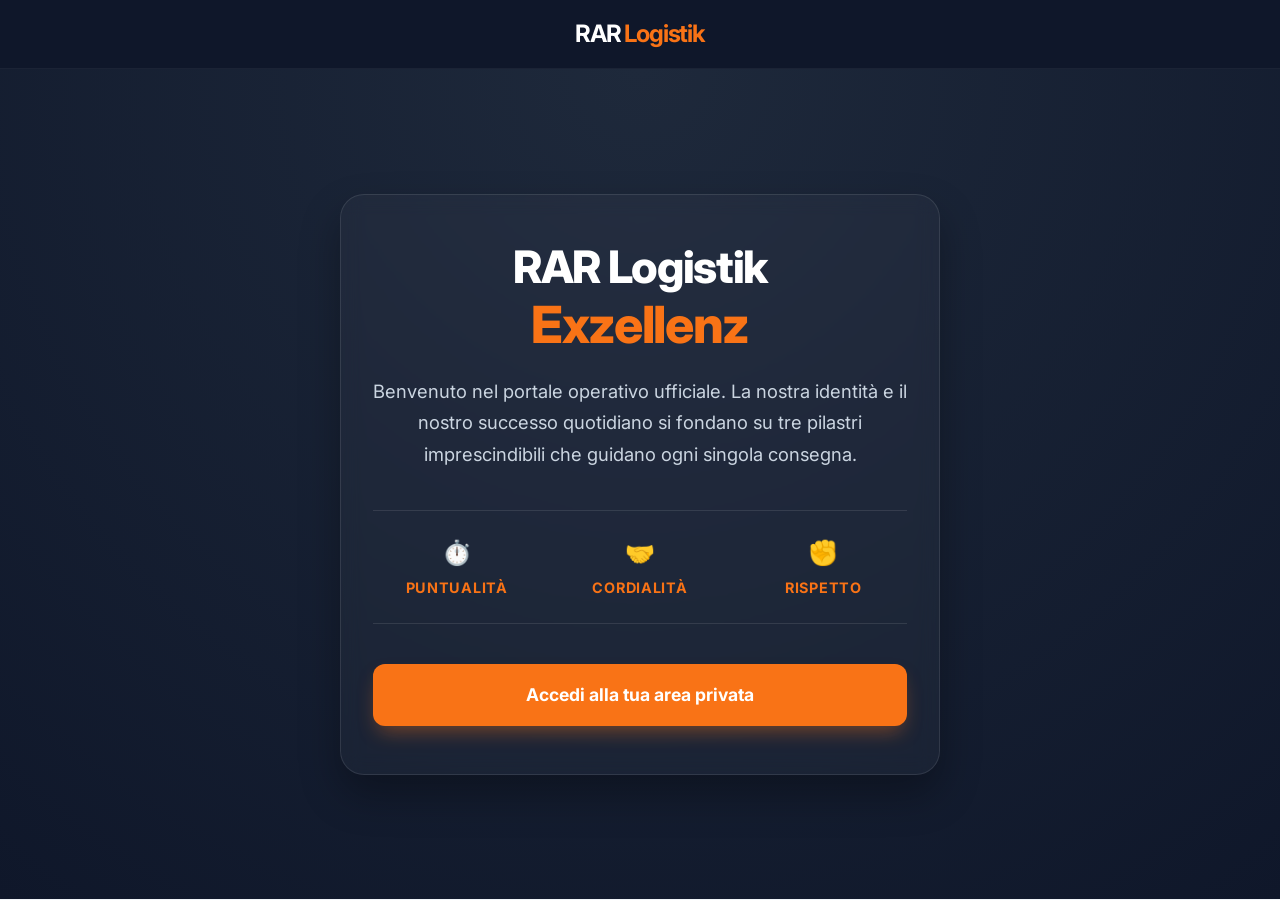
==== index.html @ 60b014e0 "Rename Index.html to index.html" ====
<!DOCTYPE html>
<html lang="it">
<head>
    <meta charset="UTF-8">
    <meta name="viewport" content="width=device-width, initial-scale=1.0">
    <title>RAR Logistik Exzellenz - Portale Driver</title>
    <link rel="stylesheet" href="style.css">
    <link rel="preconnect" href="https://fonts.googleapis.com">
    <link href="https://fonts.googleapis.com/css2?family=Inter:wght@400;600;700;800&display=swap" rel="stylesheet">
    <style>
        .portal-container {
            min-height: calc(100vh - 70px);
            display: flex;
            align-items: center;
            justify-content: center;
            padding: 2rem 1.5rem;
            background: radial-gradient(circle at top, #1e293b 0%, #0f172a 100%);
            color: var(--white);
            text-align: center;
        }
        
        .portal-card {
            max-width: 600px;
            width: 100%;
            padding: 3rem 2rem;
            background: rgba(255, 255, 255, 0.03);
            border: 1px solid rgba(255, 255, 255, 0.1);
            border-radius: 24px;
            backdrop-filter: blur(10px);
            box-shadow: 0 20px 40px rgba(0, 0, 0, 0.3);
        }

        .portal-card h1 {
            font-size: 2.8rem;
            font-weight: 800;
            line-height: 1.1;
            margin-bottom: 1.5rem;
            letter-spacing: -0.03em;
        }

        .portal-card h1 span {
            color: var(--accent);
            display: block;
            font-size: 3.2rem;
            margin-top: 0.25rem;
        }

        .portal-intro {
            font-size: 1.15rem;
            line-height: 1.7;
            color: #cbd5e1;
            margin-bottom: 2.5rem;
        }

        .values-grid {
            display: flex;
            justify-content: space-around;
            gap: 1rem;
            margin-bottom: 2.5rem;
            border-top: 1px solid rgba(255, 255, 255, 0.1);
            border-bottom: 1px solid rgba(255, 255, 255, 0.1);
            padding: 1.5rem 0;
        }

        .value-item {
            flex: 1;
        }

        .value-item .icon {
            font-size: 1.5rem;
            margin-bottom: 0.25rem;
            display: block;
        }

        .value-item .title {
            font-size: 0.9rem;
            font-weight: 700;
            color: var(--accent);
            text-transform: uppercase;
            letter-spacing: 0.05em;
        }

        .btn-portal-cta {
            display: block;
            width: 100%;
            padding: 1.1rem;
            background-color: var(--accent);
            color: var(--white);
            text-decoration: none;
            border-radius: 12px;
            font-weight: 700;
            font-size: 1.1rem;
            box-shadow: 0 10px 20px -5px rgba(249, 115, 22, 0.4);
            transition: transform 0.2s, background-color 0.2s;
        }

        .btn-portal-cta:hover {
            background-color: #ea580c;
            transform: translateY(-2px);
        }

        .btn-portal-cta:active {
            transform: translateY(0);
        }

        /* Ottimizzazione Mobile */
        @media (max-width: 480px) {
            .portal-card {
                padding: 2rem 1.25rem;
            }
            .portal-card h1 {
                font-size: 2.2rem;
            }
            .portal-card h1 span {
                font-size: 2.5rem;
            }
            .portal-intro {
                font-size: 1rem;
            }
            .values-grid {
                flex-direction: column;
                gap: 1rem;
                align-items: center;
            }
        }
    </style>
</head>
<body>

    <header class="navbar" style="justify-content: center; background: #0f172a; border-bottom: 1px solid rgba(255,255,255,0.05);">
        <span class="logo" style="font-size: 1.5rem;">RAR <span>Logistik</span></span>
    </header>

    <main class="portal-container">
        <section class="portal-card">
            <h1>RAR Logistik <span>Exzellenz</span></h1>
            
            <p class="portal-intro">
                Benvenuto nel portale operativo ufficiale. La nostra identità e il nostro successo quotidiano si fondano su tre pilastri imprescindibili che guidano ogni singola consegna.
            </p>

            <div class="values-grid">
                <div class="value-item">
                    <span class="icon">⏱️</span>
                    <span class="title">Puntualità</span>
                </div>
                <div class="value-item">
                    <span class="icon">🤝</span>
                    <span class="title">Cordialità</span>
                </div>
                <div class="value-item">
                    <span class="icon">✊</span>
                    <span class="title">Rispetto</span>
                </div>
            </div>

            <a href="login.html" class="btn-portal-cta">Accedi alla tua area privata</a>
        </section>
    </main>

</body>
</html>
---- style.css ----
:root {
    --primary: #0f172a;
    --accent: #f97316;
    --light-bg: #f8fafc;
    --white: #ffffff;
    --text-main: #334155;
    --text-light: #64748b;
    --font: 'Inter', sans-serif;
}

* {
    margin: 0;
    padding: 0;
    box-sizing: border-box;
}

body {
    font-family: var(--font);
    background-color: #f1f5f9;
    color: var(--text-main);
    line-height: 1.5;
}

/* Navbar */
.navbar {
    display: flex;
    justify-content: space-between;
    align-items: center;
    background-color: var(--primary);
    padding: 1rem 1.5rem;
    color: var(--white);
    position: sticky;
    top: 0;
    z-index: 100;
}

.logo {
    font-size: 1.25rem;
    font-weight: 700;
    letter-spacing: -0.05em;
    text-decoration: none;
    color: var(--white);
}

.logo span {
    color: var(--accent);
}

/* Hamburger Menu Button */
.menu-toggle {
    background: none;
    border: none;
    color: var(--white);
    font-size: 1.75rem;
    cursor: pointer;
    display: flex;
    align-items: center;
    justify-content: center;
    padding: 0.25rem;
}

/* Sidebar Menu (Menù a scomparsa) */
.sidebar {
    position: fixed;
    top: 0;
    right: -280px; /* Nascosto di default a destra */
    width: 280px;
    height: 100%;
    background-color: var(--primary);
    box-shadow: -4px 0 15px rgba(0, 0, 0, 0.1);
    z-index: 200;
    transition: right 0.3s ease;
    padding: 2rem 1.5rem;
    display: flex;
    flex-direction: column;
    gap: 1.5rem;
}

.sidebar.open {
    right: 0; /* Si mostra */
}

.sidebar-close {
    align-self: flex-end;
    background: none;
    border: none;
    color: var(--white);
    font-size: 1.75rem;
    cursor: pointer;
}

.sidebar-menu-links {
    display: flex;
    flex-direction: column;
    gap: 1.25rem;
    margin-top: 2rem;
}

.sidebar-link {
    color: var(--white);
    text-decoration: none;
    font-size: 1.1rem;
    font-weight: 600;
    padding: 0.75rem 1rem;
    border-radius: 8px;
    transition: background 0.2s;
    display: block;
}

.sidebar-link:hover {
    background-color: rgba(255, 255, 255, 0.1);
}

.sidebar-link.active-highlight {
    background-color: var(--accent);
    color: var(--white) !important;
}

.sidebar-link.logout-btn {
    color: #f87171;
    border: 1px solid rgba(248, 113, 113, 0.2);
}

.sidebar-link.logout-btn:hover {
    background-color: rgba(248, 113, 113, 0.1);
}

/* Overlay scuro quando il menù è aperto */
.sidebar-overlay {
    position: fixed;
    top: 0;
    left: 0;
    width: 100%;
    height: 100%;
    background: rgba(0, 0, 0, 0.5);
    z-index: 150;
    display: none;
}

.sidebar-overlay.show {
    display: block;
}

.hidden {
    display: none !important;
}
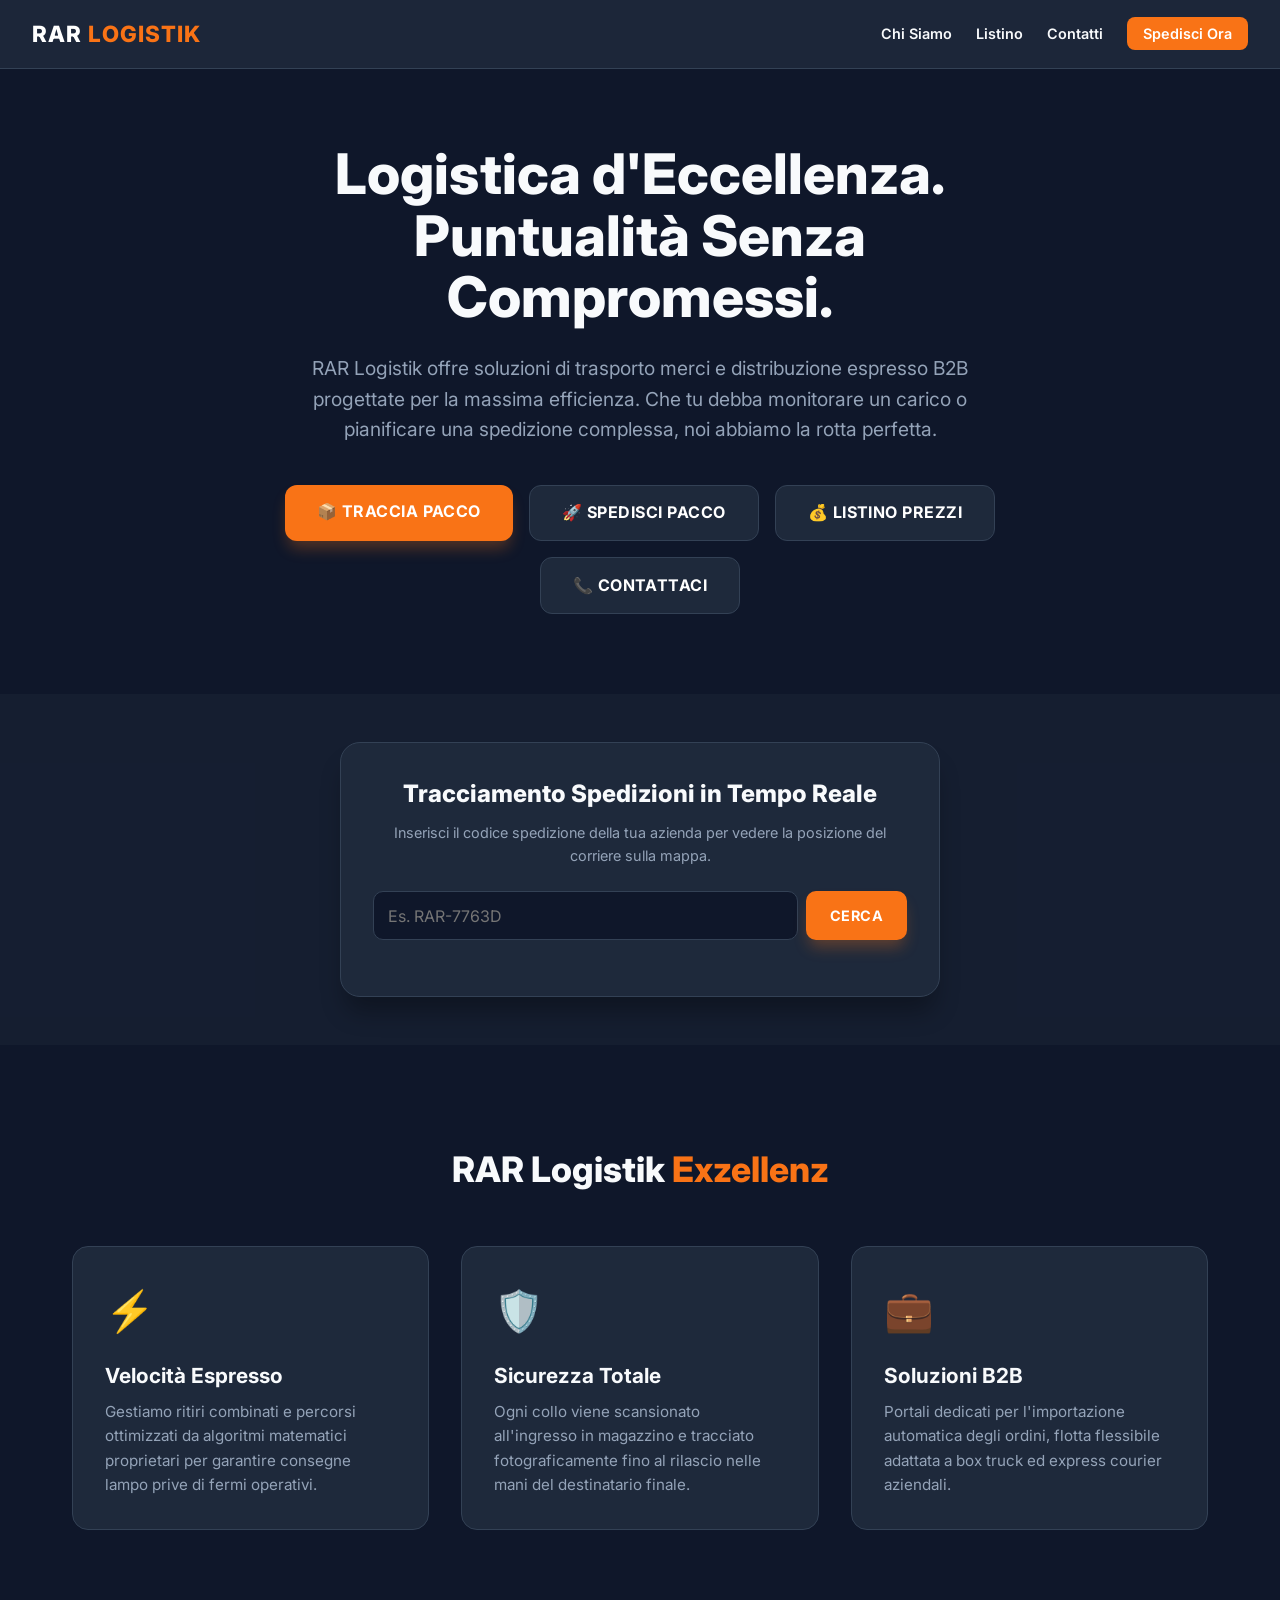
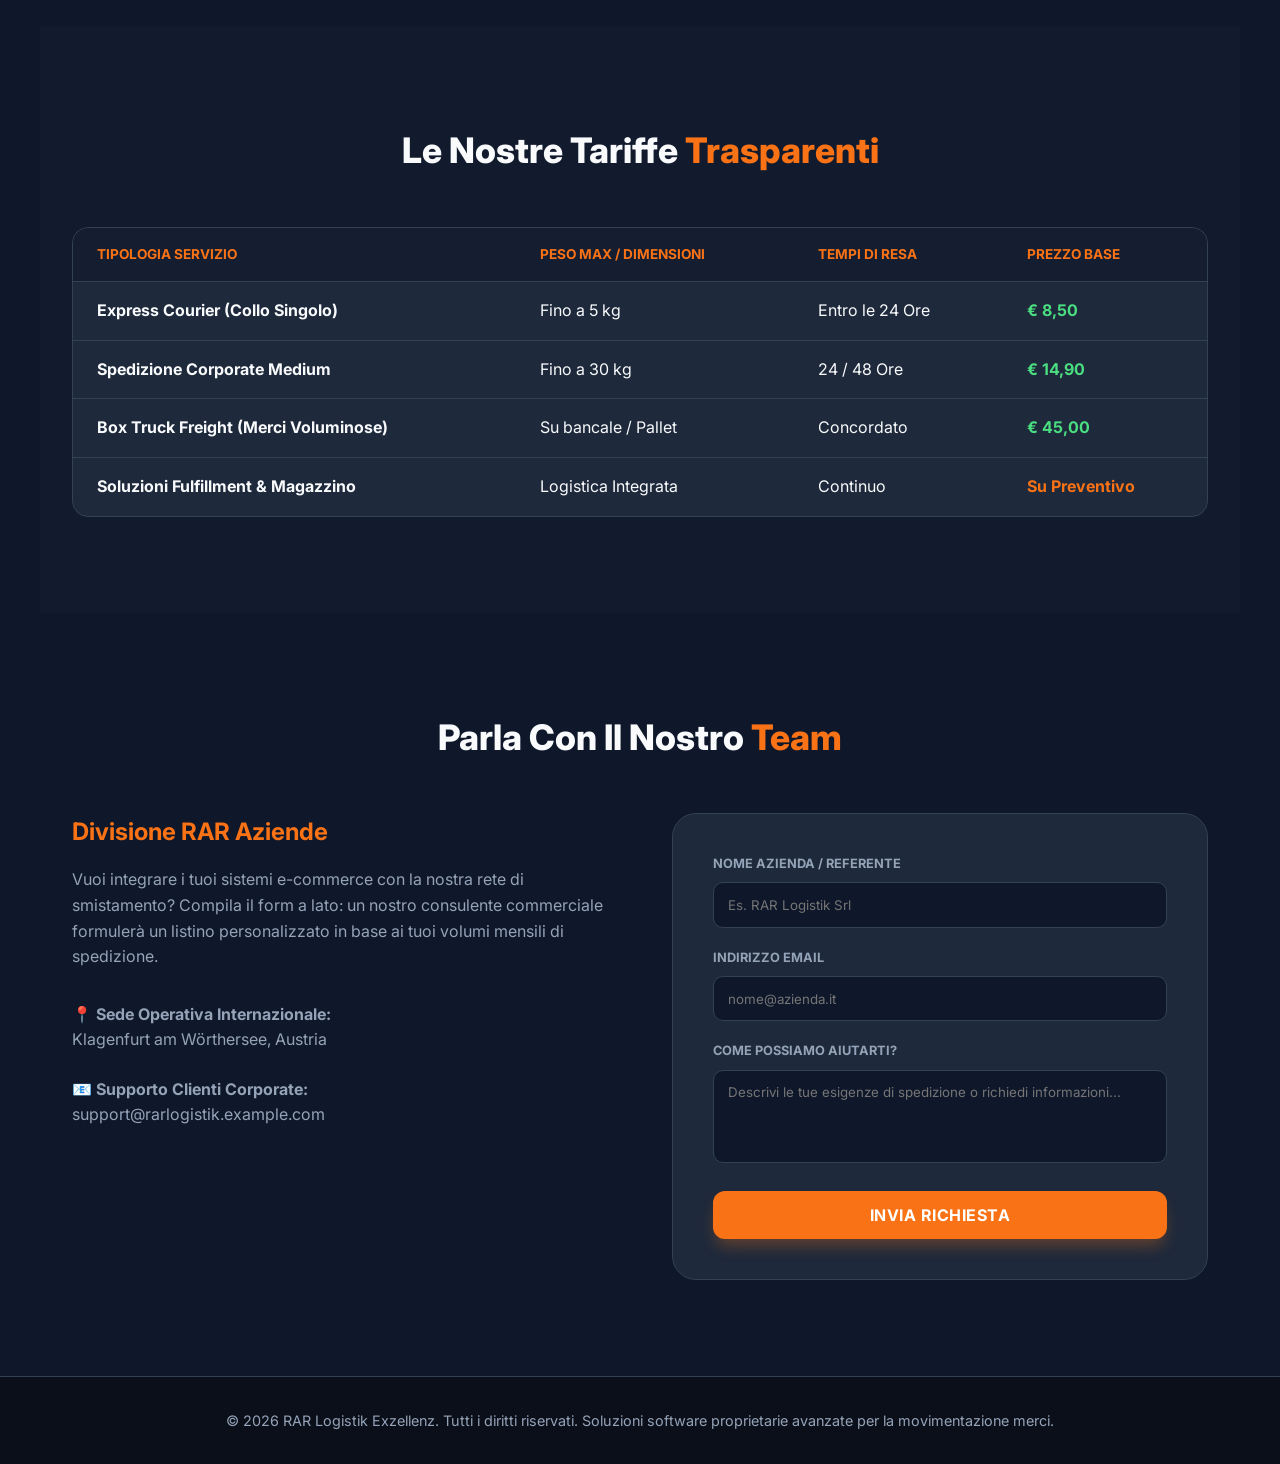
==== commit 31b29cff: "Add files via upload" ====
--- a/index.html
+++ b/index.html
@@ -3,160 +3,302 @@
 <head>
     <meta charset="UTF-8">
     <meta name="viewport" content="width=device-width, initial-scale=1.0">
-    <title>RAR Logistik Exzellenz - Portale Driver</title>
-    <link rel="stylesheet" href="style.css">
+    <title>RAR Logistik Exzellenz - Trasporti e Logistica di Qualità</title>
     <link rel="preconnect" href="https://fonts.googleapis.com">
     <link href="https://fonts.googleapis.com/css2?family=Inter:wght@400;600;700;800&display=swap" rel="stylesheet">
     <style>
-        .portal-container {
-            min-height: calc(100vh - 70px);
-            display: flex;
-            align-items: center;
-            justify-content: center;
-            padding: 2rem 1.5rem;
-            background: radial-gradient(circle at top, #1e293b 0%, #0f172a 100%);
-            color: var(--white);
+        /* VARIABILI DI STILE RAR PREMIUM */
+        :root {
+            --bg-dark: #0f172a;
+            --bg-card: #1e293b;
+            --orange-rar: #f97316;
+            --orange-hover: #ea580c;
+            --text-light: #f8fafc;
+            --text-muted: #94a3b8;
+            --border-color: #334155;
+        }
+
+        * { box-sizing: border-box; margin: 0; padding: 0; }
+        
+        body { 
+            background-color: var(--bg-dark); 
+            color: var(--text-light); 
+            font-family: 'Inter', sans-serif; 
+            line-height: 1.6;
+            scroll-behavior: smooth;
+        }
+
+        /* NAVBAR RIGIDA RESPONSIVE */
+        .navbar {
+            background: rgba(30, 41, 59, 0.9);
+            backdrop-filter: blur(12px);
+            border-bottom: 1px solid var(--border-color);
+            position: fixed;
+            top: 0; width: 100%; z-index: 1000;
+            display: flex; justify-content: space-between; align-items: center;
+            padding: 1rem 2rem;
+        }
+        .logo { font-weight: 800; font-size: 1.4rem; color: white; text-decoration: none; text-transform: uppercase; letter-spacing: 0.05em; }
+        .logo span { color: var(--orange-rar); }
+        
+        .nav-links { display: flex; gap: 1.5rem; list-style: none; align-items: center; }
+        .nav-links a { color: var(--text-light); text-decoration: none; font-weight: 600; font-size: 0.9rem; transition: color 0.2s; }
+        .nav-links a:hover { color: var(--orange-rar); }
+        
+        .btn-nav-action { 
+            background: var(--orange-rar); color: white !important; 
+            padding: 0.5rem 1rem; border-radius: 8px; transition: background 0.2s !important; 
+        }
+        .btn-nav-action:hover { background: var(--orange-hover); }
+
+        /* HERO SECTION (IMPATTO VISIVO INIZIALE) */
+        .hero {
+            padding: 9rem 2rem 5rem 2rem;
             text-align: center;
-        }
-        
-        .portal-card {
-            max-width: 600px;
-            width: 100%;
-            padding: 3rem 2rem;
-            background: rgba(255, 255, 255, 0.03);
-            border: 1px solid rgba(255, 255, 255, 0.1);
-            border-radius: 24px;
-            backdrop-filter: blur(10px);
-            box-shadow: 0 20px 40px rgba(0, 0, 0, 0.3);
-        }
-
-        .portal-card h1 {
-            font-size: 2.8rem;
-            font-weight: 800;
-            line-height: 1.1;
-            margin-bottom: 1.5rem;
-            letter-spacing: -0.03em;
-        }
-
-        .portal-card h1 span {
-            color: var(--accent);
-            display: block;
-            font-size: 3.2rem;
-            margin-top: 0.25rem;
-        }
-
-        .portal-intro {
-            font-size: 1.15rem;
-            line-height: 1.7;
-            color: #cbd5e1;
-            margin-bottom: 2.5rem;
-        }
-
-        .values-grid {
-            display: flex;
-            justify-content: space-around;
-            gap: 1rem;
-            margin-bottom: 2.5rem;
-            border-top: 1px solid rgba(255, 255, 255, 0.1);
-            border-bottom: 1px solid rgba(255, 255, 255, 0.1);
-            padding: 1.5rem 0;
-        }
-
-        .value-item {
-            flex: 1;
-        }
-
-        .value-item .icon {
-            font-size: 1.5rem;
-            margin-bottom: 0.25rem;
-            display: block;
-        }
-
-        .value-item .title {
-            font-size: 0.9rem;
-            font-weight: 700;
-            color: var(--accent);
-            text-transform: uppercase;
-            letter-spacing: 0.05em;
-        }
-
-        .btn-portal-cta {
-            display: block;
-            width: 100%;
-            padding: 1.1rem;
-            background-color: var(--accent);
-            color: var(--white);
-            text-decoration: none;
-            border-radius: 12px;
-            font-weight: 700;
-            font-size: 1.1rem;
-            box-shadow: 0 10px 20px -5px rgba(249, 115, 22, 0.4);
-            transition: transform 0.2s, background-color 0.2s;
-        }
-
-        .btn-portal-cta:hover {
-            background-color: #ea580c;
-            transform: translateY(-2px);
-        }
-
-        .btn-portal-cta:active {
-            transform: translateY(0);
-        }
-
-        /* Ottimizzazione Mobile */
-        @media (max-width: 480px) {
-            .portal-card {
-                padding: 2rem 1.25rem;
-            }
-            .portal-card h1 {
-                font-size: 2.2rem;
-            }
-            .portal-card h1 span {
-                font-size: 2.5rem;
-            }
-            .portal-intro {
-                font-size: 1rem;
-            }
-            .values-grid {
-                flex-direction: column;
-                gap: 1rem;
-                align-items: center;
-            }
+            max-width: 900px;
+            margin: 0 auto;
+        }
+        .hero h1 { font-size: 3.5rem; font-weight: 800; line-height: 1.1; margin-bottom: 1.5rem; }
+        .hero h1 span { color: var(--orange-rar); }
+        .hero p { color: var(--text-muted); font-size: 1.2rem; margin-bottom: 2.5rem; max-width: 700px; margin-left: auto; margin-right: auto; }
+        
+        .hero-buttons { display: flex; gap: 1rem; justify-content: center; flex-wrap: wrap; }
+        
+        .btn-main { 
+            padding: 0.9rem 2rem; border-radius: 12px; font-size: 1rem; font-weight: 700; 
+            font-family: inherit; cursor: pointer; border: none; text-decoration: none;
+            transition: all 0.2s ease; text-transform: uppercase; letter-spacing: 0.03em;
+        }
+        .btn-primary { background: var(--orange-rar); color: white; box-shadow: 0 10px 15px -3px rgba(249, 115, 22, 0.3); }
+        .btn-primary:hover { background: var(--orange-hover); transform: translateY(-2px); }
+        
+        .btn-secondary { background: var(--bg-card); color: white; border: 1px solid var(--border-color); }
+        .btn-secondary:hover { border-color: var(--orange-rar); background: rgba(249,115,22,0.05); transform: translateY(-2px); }
+
+        /* SEZIONE LIVE ACTION: TRACKING VELOCE */
+        .quick-track-section { padding: 3rem 1rem; background: rgba(30, 41, 59, 0.4); border-y: 1px solid var(--border-color); }
+        .track-card { 
+            background: var(--bg-card); border: 1px solid var(--border-color); 
+            max-width: 600px; margin: 0 auto; padding: 2rem; border-radius: 20px; 
+            text-align: center; box-shadow: 0 20px 25px -5px rgba(0,0,0,0.3);
+        }
+        .track-input-group { display: flex; gap: 0.5rem; margin-top: 1rem; }
+        .track-input { 
+            flex: 1; background: var(--bg-dark); border: 1px solid var(--border-color); 
+            padding: 0.85rem; border-radius: 10px; color: white; font-family: inherit; font-size: 1rem; 
+        }
+        .track-input:focus { border-color: var(--orange-rar); outline: none; }
+
+        /* SEZIONE CHI SIAMO / VALORI */
+        .section-padding { padding: 6rem 2rem; max-width: 1200px; margin: 0 auto; }
+        .section-title { text-align: center; font-size: 2.2rem; font-weight: 800; margin-bottom: 3rem; }
+        .section-title span { color: var(--orange-rar); }
+        
+        .grid-3 { display: grid; grid-template-columns: repeat(auto-fit, minmax(300px, 1fr)); gap: 2rem; }
+        .valore-card { background: var(--bg-card); border: 1px solid var(--border-color); padding: 2rem; border-radius: 16px; transition: transform 0.2s; }
+        .valore-card:hover { transform: translateY(-5px); border-color: var(--orange-rar); }
+        .valore-icon { font-size: 2.5rem; margin-bottom: 1rem; }
+        .valore-card h3 { font-size: 1.3rem; margin-bottom: 0.5rem; }
+        .valore-card p { color: var(--text-muted); font-size: 0.95rem; }
+
+        /* SEZIONE LISTINO PREZZI */
+        .price-table-container { background: var(--bg-card); border: 1px solid var(--border-color); border-radius: 16px; overflow: hidden; }
+        .price-table { width: 100%; border-collapse: collapse; text-align: left; }
+        .price-table th, .price-table td { padding: 1rem 1.5rem; border-bottom: 1px solid var(--border-color); }
+        .price-table th { background: rgba(15, 23, 42, 0.6); color: var(--orange-rar); font-weight: 700; text-transform: uppercase; font-size: 0.85rem; }
+        .price-table tr:last-child td { border-bottom: none; }
+        .price-table tr:hover td { background: rgba(255,255,255,0.02); }
+
+        /* SEZIONE CONTATTI FORM */
+        .contact-layout { display: grid; grid-template-columns: 1fr 1fr; gap: 4rem; }
+        .contact-info h3 { font-size: 1.5rem; margin-bottom: 1rem; color: var(--orange-rar); }
+        .contact-info p { color: var(--text-muted); margin-bottom: 1.5rem; }
+        .contact-form-card { background: var(--bg-card); border: 1px solid var(--border-color); padding: 2.5rem; border-radius: 24px; }
+        .form-group { margin-bottom: 1.25rem; }
+        .form-label { font-size: 0.8rem; font-weight: 700; color: var(--text-muted); text-transform: uppercase; margin-bottom: 0.5rem; display: block; }
+        .form-input { width: 100%; background: var(--bg-dark); border: 1px solid var(--border-color); color: white; padding: 0.85rem; border-radius: 10px; font-family: inherit; }
+        .form-input:focus { border-color: var(--orange-rar); outline: none; }
+        
+        footer { background: #0b0f19; border-top: 1px solid var(--border-color); padding: 2rem; text-align: center; color: var(--text-muted); font-size: 0.9rem; }
+
+        /* ADATTAMENTO RESPONSIVE PER SMARTPHONE (CSS COMPATIBILITY MOBILE) */
+        @media (max-width: 768px) {
+            .navbar { padding: 1rem; }
+            .nav-links { display: none; } /* Su mobile nascondiamo i link estesi per semplicità o futuri hamburger menu */
+            .hero { padding-top: 7rem; }
+            .hero h1 { font-size: 2.2rem; }
+            .hero p { font-size: 1rem; }
+            .contact-layout { grid-template-columns: 1fr; gap: 2.5rem; }
+            .price-table th, .price-table td { padding: 0.75rem 0.5rem; font-size: 0.85rem; }
         }
     </style>
 </head>
 <body>
 
-    <header class="navbar" style="justify-content: center; background: #0f172a; border-bottom: 1px solid rgba(255,255,255,0.05);">
-        <span class="logo" style="font-size: 1.5rem;">RAR <span>Logistik</span></span>
-    </header>
-
-    <main class="portal-container">
-        <section class="portal-card">
-            <h1>RAR Logistik <span>Exzellenz</span></h1>
+    <!-- NAVBAR -->
+    <nav class="navbar">
+        <a href="#" class="logo">RAR <span>Logistik</span></a>
+        <ul class="nav-links">
+            <li><a href="#chi-siamo">Chi Siamo</a></li>
+            <li><a href="#listino">Listino</a></li>
+            <li><a href="#contatti">Contatti</a></li>
+            <li><a href="portale-clienti.html" class="btn-nav-action">Spedisci Ora</a></li>
+        </ul>
+    </nav>
+
+    <!-- HERO MAIN HEADER -->
+    <section class="hero">
+        <h1>Logistica d'Eccellenza.<br>Puntualità Senza Compromessi.</h1>
+        <p>RAR Logistik offre soluzioni di trasporto merci e distribuzione espresso B2B progettate per la massima efficienza. Che tu debba monitorare un carico o pianificare una spedizione complessa, noi abbiamo la rotta perfetta.</p>
+        <div class="hero-buttons">
+            <a href="#traccia" class="btn-main btn-primary">📦 Traccia Pacco</a>
+            <a href="portale-clienti.html" class="btn-main btn-secondary">🚀 Spedisci Pacco</a>
+            <a href="#listino" class="btn-main btn-secondary">💰 Listino Prezzi</a>
+            <a href="#contatti" class="btn-main btn-secondary">📞 Contattaci</a>
+        </div>
+    </section>
+
+    <!-- SEZIONE TRACCIA PACCO VELOCE -->
+    <section id="traccia" class="quick-track-section">
+        <div class="track-card">
+            <h2 style="font-weight: 800; font-size: 1.5rem; margin-bottom: 0.5rem;">Tracciamento Spedizioni in Tempo Reale</h2>
+            <p style="color: var(--text-muted); font-size: 0.9rem; margin-bottom: 1.5rem;">Inserisci il codice spedizione della tua azienda per vedere la posizione del corriere sulla mappa.</p>
+            <div class="track-input-group">
+                <input type="text" id="trackingCodeInput" class="track-input" placeholder="Es. RAR-7763D">
+                <button onclick="avviaRicercaTrackingRapido()" class="btn-main btn-primary" style="padding: 0.85rem 1.5rem; font-size: 0.9rem; border-radius: 10px;">Cerca</button>
+            </div>
+            <div id="trackingResultArea" style="margin-top:1.5rem; text-align:left; font-size:0.9rem;" class="hidden"></div>
+        </div>
+    </section>
+
+    <!-- SEZIONE CHI SIAMO -->
+    <section id="chi-siamo" class="section-padding">
+        <h2 class="section-title">RAR Logistik <span>Exzellenz</span></h2>
+        <div class="grid-3">
+            <div class="valore-card">
+                <div class="valore-icon">⚡</div>
+                <h3>Velocità Espresso</h3>
+                <p>Gestiamo ritiri combinati e percorsi ottimizzati da algoritmi matematici proprietari per garantire consegne lampo prive di fermi operativi.</p>
+            </div>
+            <div class="valore-card">
+                <div class="valore-icon">🛡️</div>
+                <h3>Sicurezza Totale</h3>
+                <p>Ogni collo viene scansionato all'ingresso in magazzino e tracciato fotograficamente fino al rilascio nelle mani del destinatario finale.</p>
+            </div>
+            <div class="valore-card">
+                <div class="valore-icon">💼</div>
+                <h3>Soluzioni B2B</h3>
+                <p>Portali dedicati per l'importazione automatica degli ordini, flotta flessibile adattata a box truck ed express courier aziendali.</p>
+            </div>
+        </div>
+    </section>
+
+    <!-- SEZIONE LISTINO PREZZI -->
+    <section id="listino" class="section-padding" style="background: rgba(30, 41, 59, 0.2);">
+        <h2 class="section-title">Le Nostre Tariffe <span>Trasparenti</span></h2>
+        <div class="price-table-container">
+            <table class="price-table">
+                <thead>
+                    <tr>
+                        <th>Tipologia Servizio</th>
+                        <th>Peso Max / Dimensioni</th>
+                        <th>Tempi di Resa</th>
+                        <th>Prezzo Base</th>
+                    </tr>
+                </thead>
+                <tbody>
+                    <tr>
+                        <td><strong>Express Courier (Collo Singolo)</strong></td>
+                        <td>Fino a 5 kg</td>
+                        <td>Entro le 24 Ore</td>
+                        <td style="color:#4ade80; font-weight:700;">€ 8,50</td>
+                    </tr>
+                    <tr>
+                        <td><strong>Spedizione Corporate Medium</strong></td>
+                        <td>Fino a 30 kg</td>
+                        <td>24 / 48 Ore</td>
+                        <td style="color:#4ade80; font-weight:700;">€ 14,90</td>
+                    </tr>
+                    <tr>
+                        <td><strong>Box Truck Freight (Merci Voluminose)</strong></td>
+                        <td>Su bancale / Pallet</td>
+                        <td>Concordato</td>
+                        <td style="color:#4ade80; font-weight:700;">€ 45,00</td>
+                    </tr>
+                    <tr>
+                        <td><strong>Soluzioni Fulfillment & Magazzino</strong></td>
+                        <td>Logistica Integrata</td>
+                        <td>Continuo</td>
+                        <td style="color:var(--orange-rar); font-weight:700;">Su Preventivo</td>
+                    </tr>
+                </tbody>
+            </table>
+        </div>
+    </section>
+
+    <!-- SEZIONE CONTATTI & PREVENTIVI -->
+    <section id="contatti" class="section-padding">
+        <h2 class="section-title">Parla Con Il Nostro <span>Team</span></h2>
+        <div class="contact-layout">
+            <div class="contact-info">
+                <h3>Divisione RAR Aziende</h3>
+                <p>Vuoi integrare i tuoi sistemi e-commerce con la nostra rete di smistamento? Compila il form a lato: un nostro consulente commerciale formulerà un listino personalizzato in base ai tuoi volumi mensili di spedizione.</p>
+                <p style="margin-top: 2rem;"><strong>📍 Sede Operativa Internazionale:</strong><br>Klagenfurt am Wörthersee, Austria</p>
+                <p><strong>📧 Supporto Clienti Corporate:</strong><br>support@rarlogistik.example.com</p>
+            </div>
+            <div class="contact-form-card">
+                <form onsubmit="inviaMessaggioContatto(event)">
+                    <div class="form-group">
+                        <label class="form-label">Nome Azienda / Referente</label>
+                        <input type="text" id="nomeContatto" class="form-input" placeholder="Es. RAR Logistik Srl" required>
+                    </div>
+                    <div class="form-group">
+                        <label class="form-label">Indirizzo Email</label>
+                        <input type="email" id="emailContatto" class="form-input" placeholder="nome@azienda.it" required>
+                    </div>
+                    <div class="form-group">
+                        <label class="form-label">Come possiamo aiutarti?</label>
+                        <textarea id="messaggioContatto" class="form-input" rows="4" placeholder="Descrivi le tue esigenze di spedizione o richiedi informazioni..." style="resize:none; font-family:inherit;" required></textarea>
+                    </div>
+                    <button type="submit" class="btn-main btn-primary" style="width: 100%; border: none;">Invia Richiesta</button>
+                </form>
+            </div>
+        </div>
+    </section>
+
+    <!-- FOOTER -->
+    <footer>
+        <p>&copy; 2026 RAR Logistik Exzellenz. Tutti i diritti riservati. Soluzioni software proprietarie avanzate per la movimentazione merci.</p>
+    </footer>
+
+    <!-- LOGICA FRONT END INTERATTIVA (Niente back-end noioso!) -->
+    <script>
+        function avviaRicercaTrackingRapido() {
+            const codice = document.getElementById('trackingCodeInput').value.trim();
+            const resultBox = document.getElementById('trackingResultArea');
             
-            <p class="portal-intro">
-                Benvenuto nel portale operativo ufficiale. La nostra identità e il nostro successo quotidiano si fondano su tre pilastri imprescindibili che guidano ogni singola consegna.
-            </p>
-
-            <div class="values-grid">
-                <div class="value-item">
-                    <span class="icon">⏱️</span>
-                    <span class="title">Puntualità</span>
+            if(!codice) {
+                alert("Inserisci un codice di tracciamento valido!");
+                return;
+            }
+
+            // Simulazione di risposta interattiva pulita senza caricamenti pesanti
+            resultBox.classList.remove('hidden');
+            resultBox.innerHTML = `
+                <div style="background: #0f172a; padding: 1rem; border-radius: 10px; border-left: 4px solid var(--orange-rar);">
+                    <div style="font-weight:700; color:white; margin-bottom:0.25rem;">🔍 Esito Spedizione: ${codice.toUpperCase()}</div>
+                    <div style="color:#4ade80; font-weight:700; margin-bottom:0.5rem;">Stato: IN CONSEGNA - Tappa Ottimizzata</div>
+                    <div style="color:var(--text-muted); font-size:0.85rem;">Il corriere RAR ha preso in carico i colli. Puoi monitorare la consegna direttamente dall'app mobile.</div>
                 </div>
-                <div class="value-item">
-                    <span class="icon">🤝</span>
-                    <span class="title">Cordialità</span>
-                </div>
-                <div class="value-item">
-                    <span class="icon">✊</span>
-                    <span class="title">Rispetto</span>
-                </div>
-            </div>
-
-            <a href="login.html" class="btn-portal-cta">Accedi alla tua area privata</a>
-        </section>
-    </main>
-
+            `;
+        }
+
+        function inviaMessaggioContatto(event) {
+            event.preventDefault();
+            const azienda = document.getElementById('nomeContatto').value;
+            alert(`Grazie per averci contattato, ${azienda}! La richiesta commerciale è stata trasmessa. Il team RAR risponderà entro poche ore.`);
+            event.target.reset();
+        }
+    </script>
 </body>
 </html>
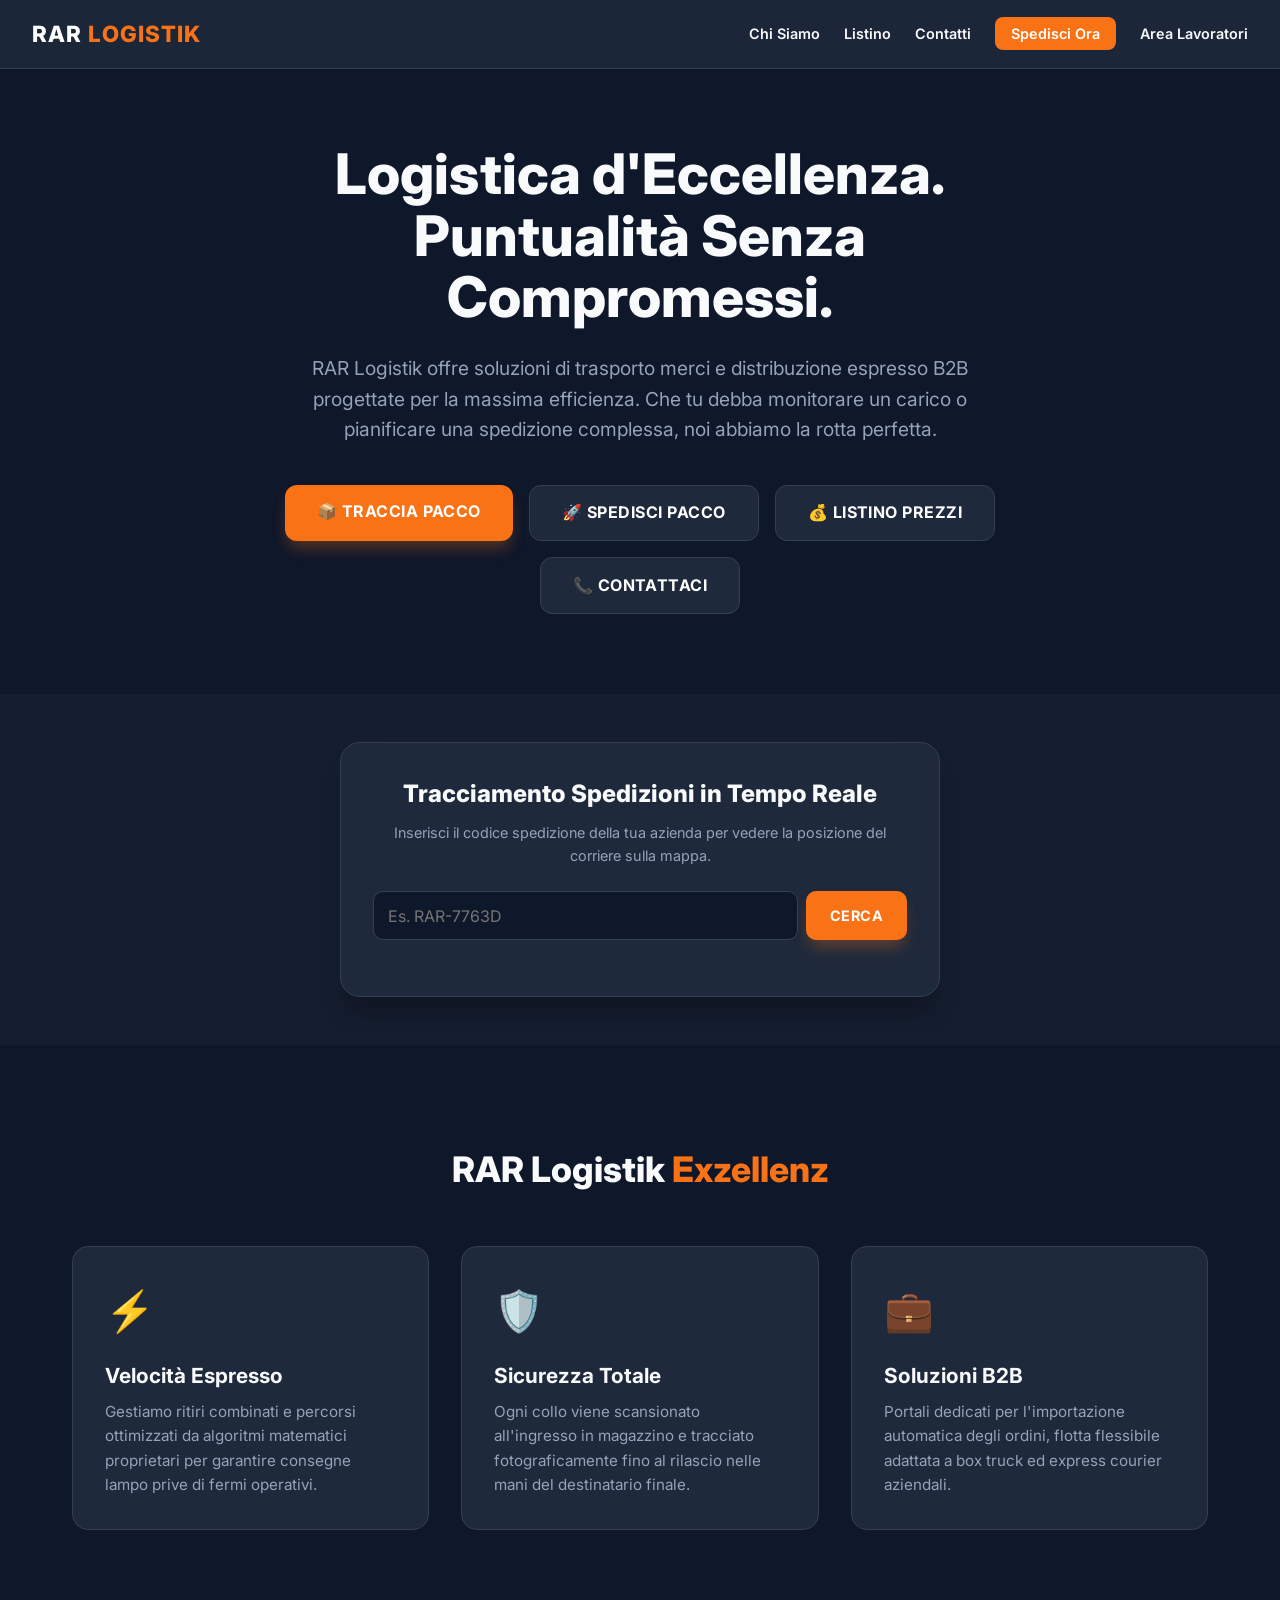
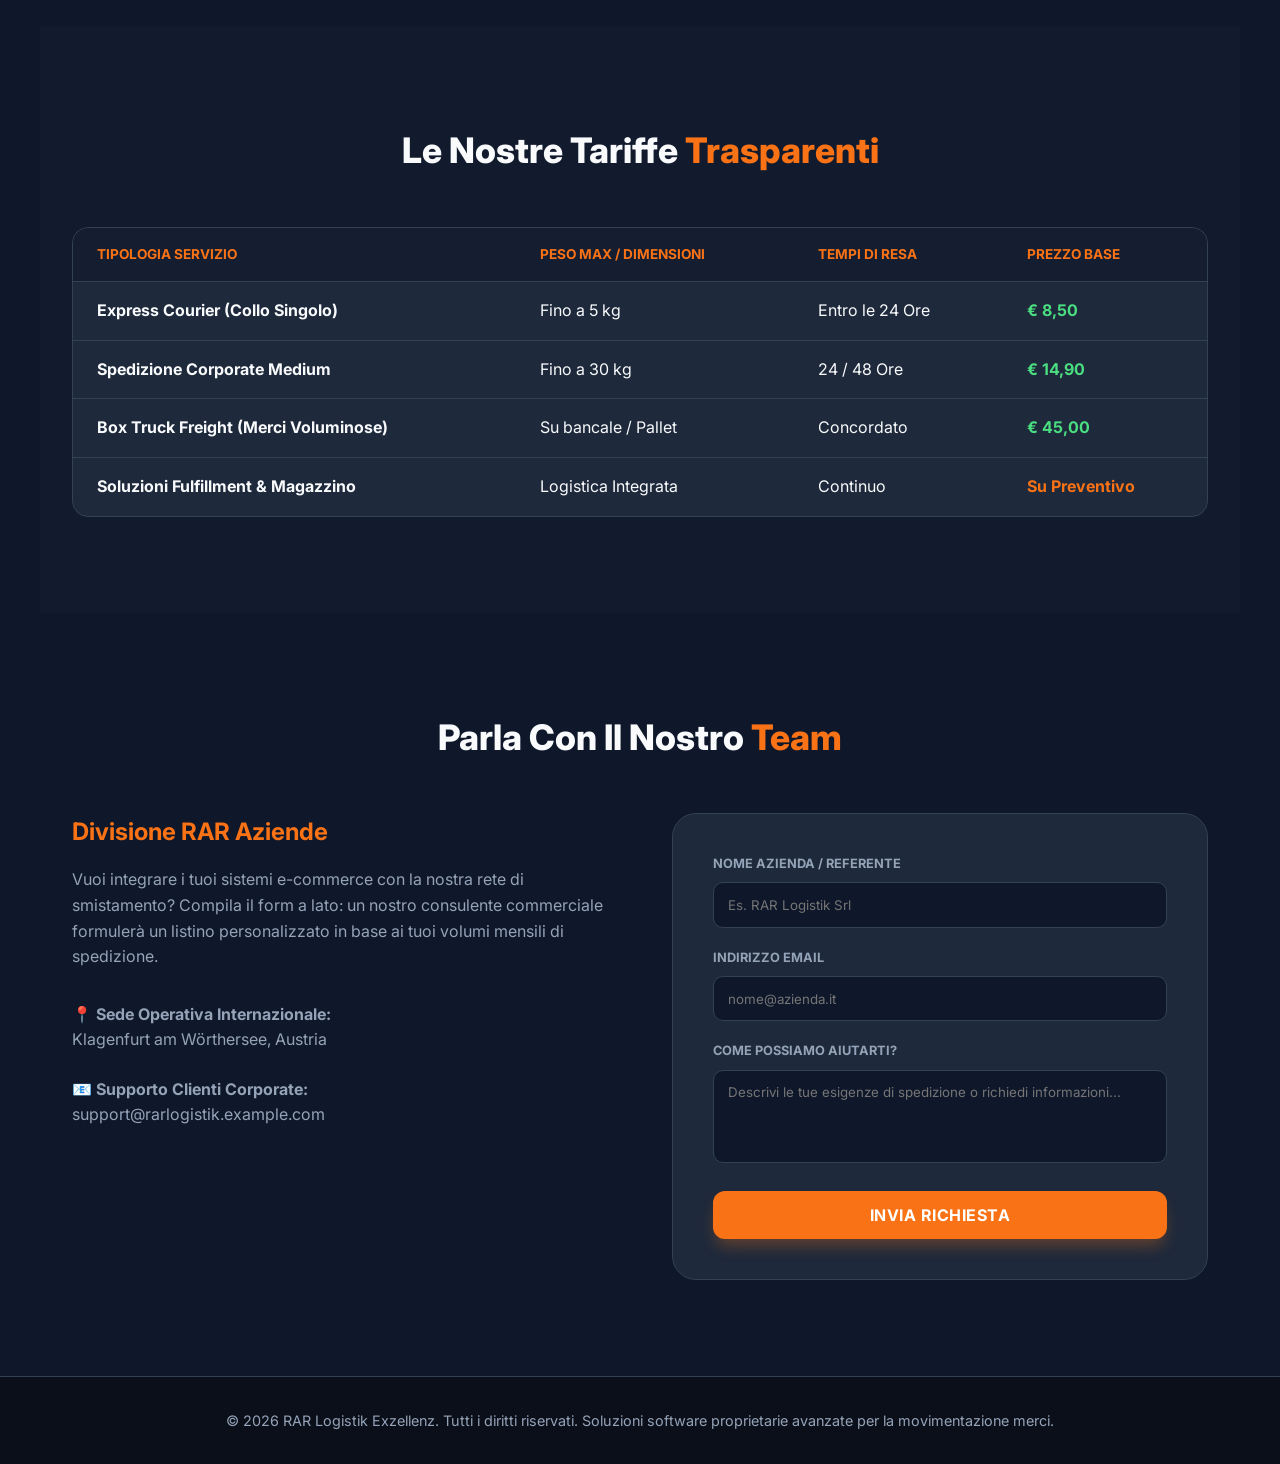
==== commit b854996e: "Update index.html" ====
--- a/index.html
+++ b/index.html
@@ -143,6 +143,7 @@
             <li><a href="#listino">Listino</a></li>
             <li><a href="#contatti">Contatti</a></li>
             <li><a href="portale-clienti.html" class="btn-nav-action">Spedisci Ora</a></li>
+            <li><a href="login.html">Area Lavoratori</a></li>
         </ul>
     </nav>
 
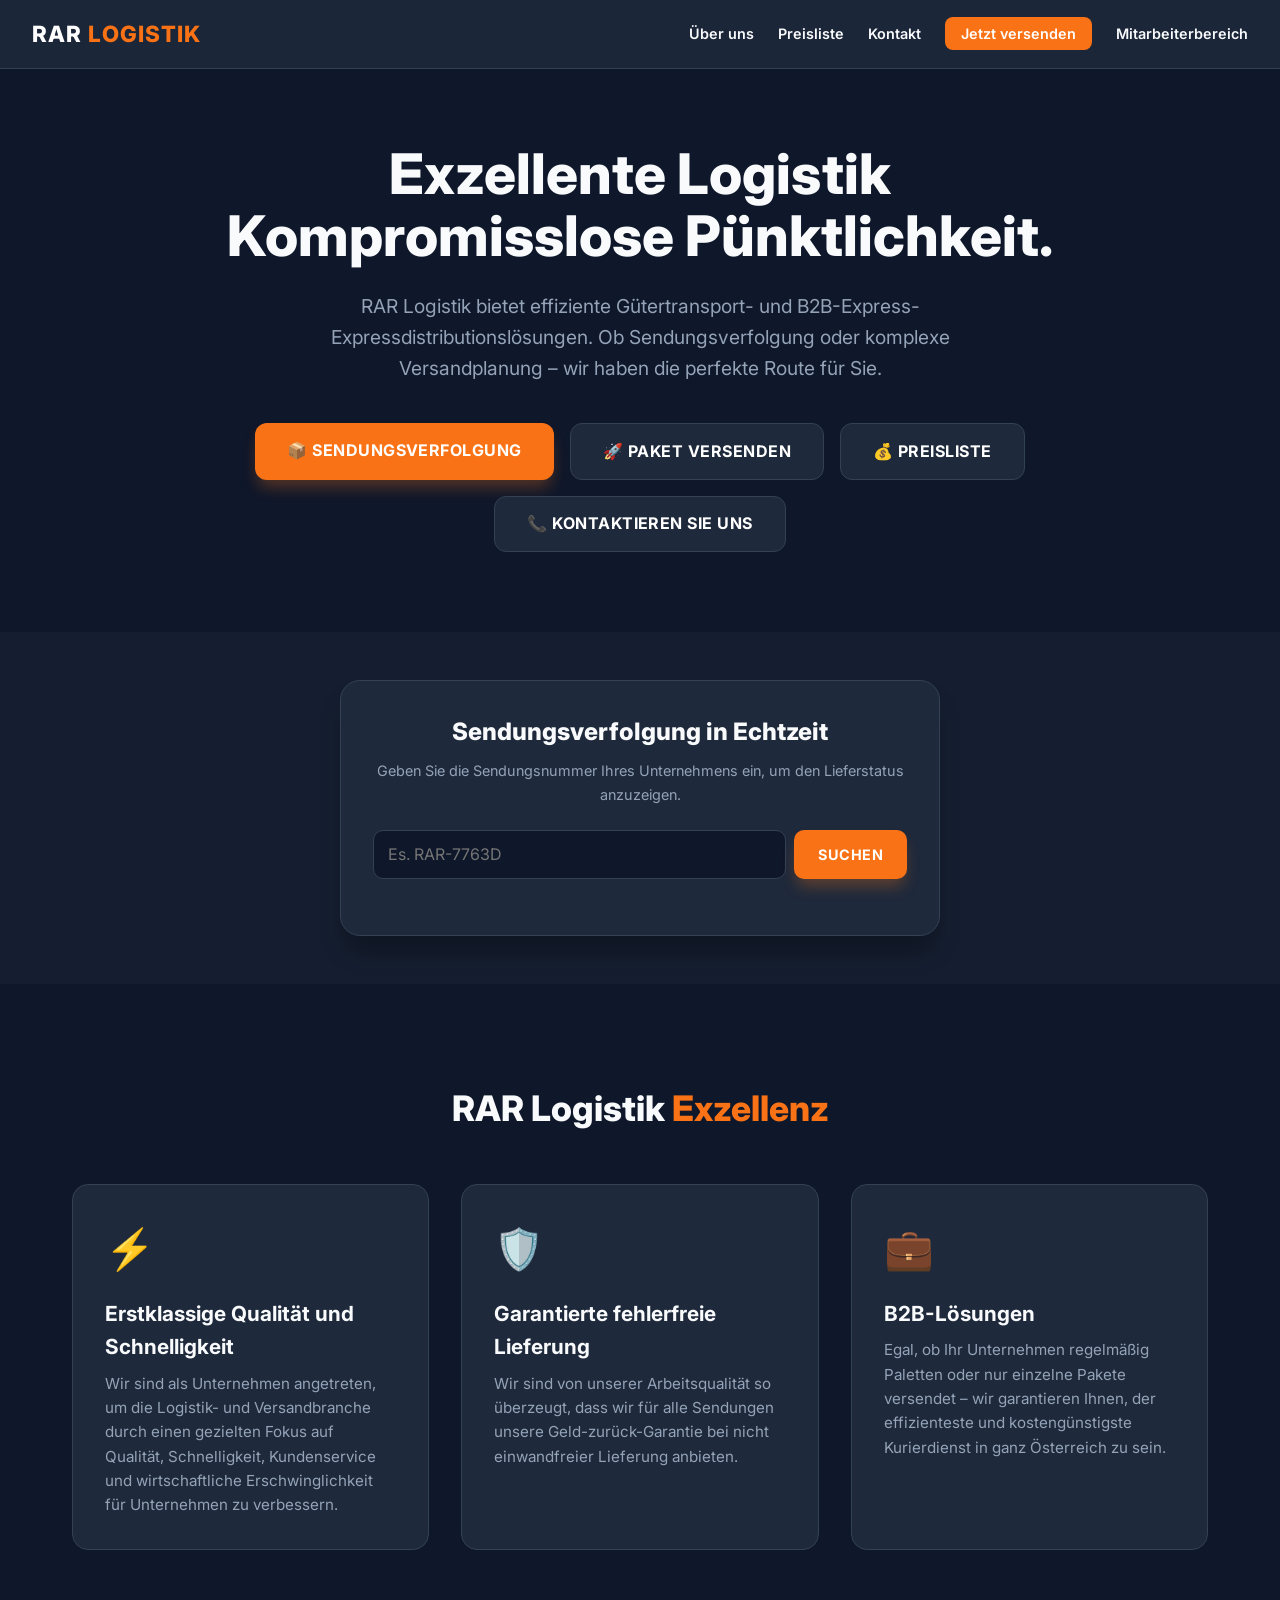
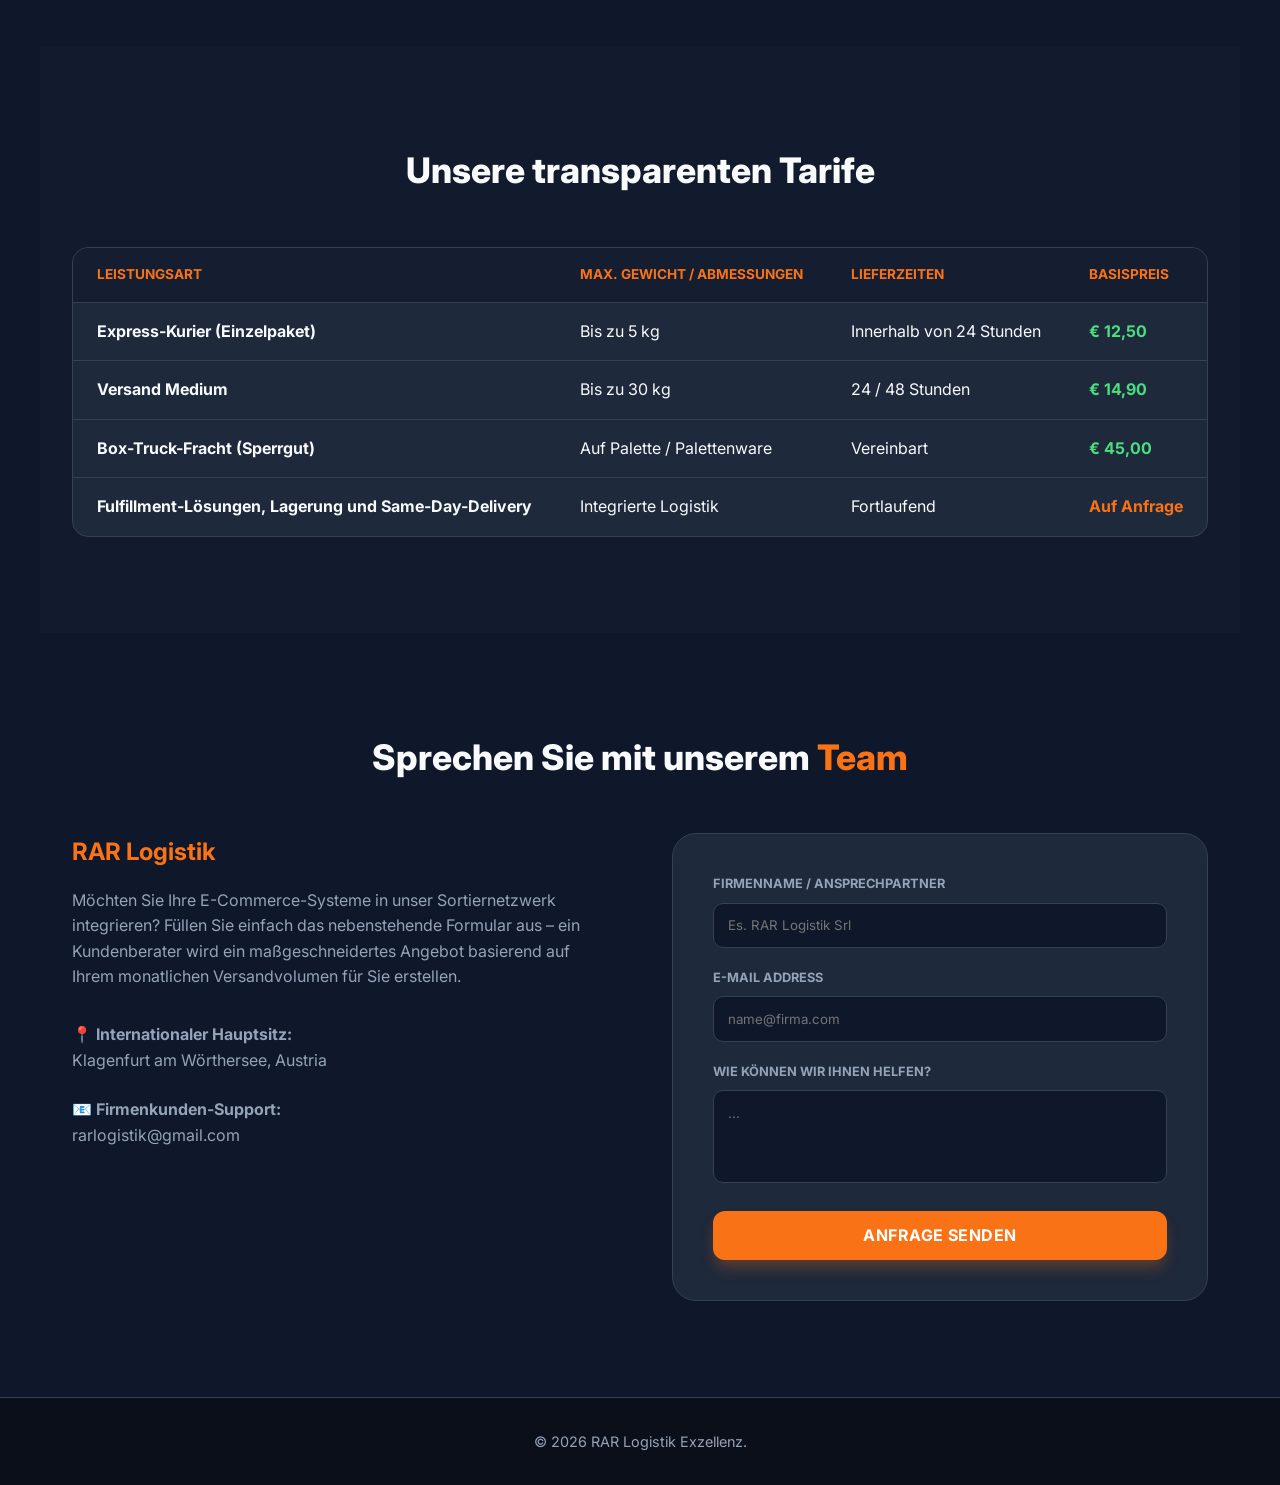
==== commit 681448fc: "Update index.html" ====
--- a/index.html
+++ b/index.html
@@ -3,7 +3,7 @@
 <head>
     <meta charset="UTF-8">
     <meta name="viewport" content="width=device-width, initial-scale=1.0">
-    <title>RAR Logistik Exzellenz - Trasporti e Logistica di Qualità</title>
+    <title>RAR Logistik Exzellenz – Qualitätstransporte und Logistik</title>
     <link rel="preconnect" href="https://fonts.googleapis.com">
     <link href="https://fonts.googleapis.com/css2?family=Inter:wght@400;600;700;800&display=swap" rel="stylesheet">
     <style>
@@ -139,34 +139,34 @@
     <nav class="navbar">
         <a href="#" class="logo">RAR <span>Logistik</span></a>
         <ul class="nav-links">
-            <li><a href="#chi-siamo">Chi Siamo</a></li>
-            <li><a href="#listino">Listino</a></li>
-            <li><a href="#contatti">Contatti</a></li>
-            <li><a href="portale-clienti.html" class="btn-nav-action">Spedisci Ora</a></li>
-            <li><a href="login.html">Area Lavoratori</a></li>
+            <li><a href="#chi-siamo">Über uns</a></li>
+            <li><a href="#listino">Preisliste</a></li>
+            <li><a href="#contatti">Kontakt</a></li>
+            <li><a href="portale-clienti.html" class="btn-nav-action">Jetzt versenden</a></li>
+            <li><a href="login.html">Mitarbeiterbereich</a></li>
         </ul>
     </nav>
 
     <!-- HERO MAIN HEADER -->
     <section class="hero">
-        <h1>Logistica d'Eccellenza.<br>Puntualità Senza Compromessi.</h1>
-        <p>RAR Logistik offre soluzioni di trasporto merci e distribuzione espresso B2B progettate per la massima efficienza. Che tu debba monitorare un carico o pianificare una spedizione complessa, noi abbiamo la rotta perfetta.</p>
+        <h1>Exzellente Logistik<br>Kompromisslose Pünktlichkeit.</h1>
+        <p>RAR Logistik bietet effiziente Gütertransport- und B2B-Express-Expressdistributionslösungen. Ob Sendungsverfolgung oder komplexe Versandplanung – wir haben die perfekte Route für Sie.</p>
         <div class="hero-buttons">
-            <a href="#traccia" class="btn-main btn-primary">📦 Traccia Pacco</a>
-            <a href="portale-clienti.html" class="btn-main btn-secondary">🚀 Spedisci Pacco</a>
-            <a href="#listino" class="btn-main btn-secondary">💰 Listino Prezzi</a>
-            <a href="#contatti" class="btn-main btn-secondary">📞 Contattaci</a>
+            <a href="#traccia" class="btn-main btn-primary">📦 Sendungsverfolgung</a>
+            <a href="portale-clienti.html" class="btn-main btn-secondary">🚀 Paket versenden</a>
+            <a href="#listino" class="btn-main btn-secondary">💰 Preisliste</a>
+            <a href="#contatti" class="btn-main btn-secondary">📞 Kontaktieren Sie uns</a>
         </div>
     </section>
 
     <!-- SEZIONE TRACCIA PACCO VELOCE -->
     <section id="traccia" class="quick-track-section">
         <div class="track-card">
-            <h2 style="font-weight: 800; font-size: 1.5rem; margin-bottom: 0.5rem;">Tracciamento Spedizioni in Tempo Reale</h2>
-            <p style="color: var(--text-muted); font-size: 0.9rem; margin-bottom: 1.5rem;">Inserisci il codice spedizione della tua azienda per vedere la posizione del corriere sulla mappa.</p>
+            <h2 style="font-weight: 800; font-size: 1.5rem; margin-bottom: 0.5rem;">Sendungsverfolgung in Echtzeit</h2>
+            <p style="color: var(--text-muted); font-size: 0.9rem; margin-bottom: 1.5rem;">Geben Sie die Sendungsnummer Ihres Unternehmens ein, um den Lieferstatus anzuzeigen.</p>
             <div class="track-input-group">
                 <input type="text" id="trackingCodeInput" class="track-input" placeholder="Es. RAR-7763D">
-                <button onclick="avviaRicercaTrackingRapido()" class="btn-main btn-primary" style="padding: 0.85rem 1.5rem; font-size: 0.9rem; border-radius: 10px;">Cerca</button>
+                <button onclick="avviaRicercaTrackingRapido()" class="btn-main btn-primary" style="padding: 0.85rem 1.5rem; font-size: 0.9rem; border-radius: 10px;">Suchen</button>
             </div>
             <div id="trackingResultArea" style="margin-top:1.5rem; text-align:left; font-size:0.9rem;" class="hidden"></div>
         </div>
@@ -178,59 +178,59 @@
         <div class="grid-3">
             <div class="valore-card">
                 <div class="valore-icon">⚡</div>
-                <h3>Velocità Espresso</h3>
-                <p>Gestiamo ritiri combinati e percorsi ottimizzati da algoritmi matematici proprietari per garantire consegne lampo prive di fermi operativi.</p>
+                <h3>Erstklassige Qualität und Schnelligkeit</h3>
+                <p>Wir sind als Unternehmen angetreten, um die Logistik- und Versandbranche durch einen gezielten Fokus auf Qualität, Schnelligkeit, Kundenservice und wirtschaftliche Erschwinglichkeit für Unternehmen zu verbessern.</p>
             </div>
             <div class="valore-card">
                 <div class="valore-icon">🛡️</div>
-                <h3>Sicurezza Totale</h3>
-                <p>Ogni collo viene scansionato all'ingresso in magazzino e tracciato fotograficamente fino al rilascio nelle mani del destinatario finale.</p>
+                <h3>Garantierte fehlerfreie Lieferung</h3>
+                <p>Wir sind von unserer Arbeitsqualität so überzeugt, dass wir für alle Sendungen unsere Geld-zurück-Garantie bei nicht einwandfreier Lieferung anbieten.</p>
             </div>
             <div class="valore-card">
                 <div class="valore-icon">💼</div>
-                <h3>Soluzioni B2B</h3>
-                <p>Portali dedicati per l'importazione automatica degli ordini, flotta flessibile adattata a box truck ed express courier aziendali.</p>
+                <h3>B2B-Lösungen</h3>
+                <p>Egal, ob Ihr Unternehmen regelmäßig Paletten oder nur einzelne Pakete versendet – wir garantieren Ihnen, der effizienteste und kostengünstigste Kurierdienst in ganz Österreich zu sein.</p>
             </div>
         </div>
     </section>
 
     <!-- SEZIONE LISTINO PREZZI -->
     <section id="listino" class="section-padding" style="background: rgba(30, 41, 59, 0.2);">
-        <h2 class="section-title">Le Nostre Tariffe <span>Trasparenti</span></h2>
+        <h2 class="section-title">Unsere transparenten Tarife</h2>
         <div class="price-table-container">
             <table class="price-table">
                 <thead>
                     <tr>
-                        <th>Tipologia Servizio</th>
-                        <th>Peso Max / Dimensioni</th>
-                        <th>Tempi di Resa</th>
-                        <th>Prezzo Base</th>
+                        <th>Leistungsart</th>
+                        <th>Max. Gewicht / Abmessungen</th>
+                        <th>Lieferzeiten</th>
+                        <th>Basispreis</th>
                     </tr>
                 </thead>
                 <tbody>
                     <tr>
-                        <td><strong>Express Courier (Collo Singolo)</strong></td>
-                        <td>Fino a 5 kg</td>
-                        <td>Entro le 24 Ore</td>
-                        <td style="color:#4ade80; font-weight:700;">€ 8,50</td>
-                    </tr>
-                    <tr>
-                        <td><strong>Spedizione Corporate Medium</strong></td>
-                        <td>Fino a 30 kg</td>
-                        <td>24 / 48 Ore</td>
+                        <td><strong>Express-Kurier (Einzelpaket)</strong></td>
+                        <td>Bis zu 5 kg</td>
+                        <td>Innerhalb von 24 Stunden</td>
+                        <td style="color:#4ade80; font-weight:700;">€ 12,50</td>
+                    </tr>
+                    <tr>
+                        <td><strong>Versand Medium</strong></td>
+                        <td>Bis zu 30 kg</td>
+                        <td>24 / 48 Stunden</td>
                         <td style="color:#4ade80; font-weight:700;">€ 14,90</td>
                     </tr>
                     <tr>
-                        <td><strong>Box Truck Freight (Merci Voluminose)</strong></td>
-                        <td>Su bancale / Pallet</td>
-                        <td>Concordato</td>
+                        <td><strong>Box-Truck-Fracht (Sperrgut)</strong></td>
+                        <td>Auf Palette / Palettenware</td>
+                        <td>Vereinbart</td>
                         <td style="color:#4ade80; font-weight:700;">€ 45,00</td>
                     </tr>
                     <tr>
-                        <td><strong>Soluzioni Fulfillment & Magazzino</strong></td>
-                        <td>Logistica Integrata</td>
-                        <td>Continuo</td>
-                        <td style="color:var(--orange-rar); font-weight:700;">Su Preventivo</td>
+                        <td><strong>Fulfillment-Lösungen, Lagerung und Same-Day-Delivery</strong></td>
+                        <td>Integrierte Logistik</td>
+                        <td>Fortlaufend</td>
+                        <td style="color:var(--orange-rar); font-weight:700;">Auf Anfrage</td>
                     </tr>
                 </tbody>
             </table>
@@ -239,29 +239,29 @@
 
     <!-- SEZIONE CONTATTI & PREVENTIVI -->
     <section id="contatti" class="section-padding">
-        <h2 class="section-title">Parla Con Il Nostro <span>Team</span></h2>
+        <h2 class="section-title">Sprechen Sie mit unserem <span>Team</span></h2>
         <div class="contact-layout">
             <div class="contact-info">
-                <h3>Divisione RAR Aziende</h3>
-                <p>Vuoi integrare i tuoi sistemi e-commerce con la nostra rete di smistamento? Compila il form a lato: un nostro consulente commerciale formulerà un listino personalizzato in base ai tuoi volumi mensili di spedizione.</p>
-                <p style="margin-top: 2rem;"><strong>📍 Sede Operativa Internazionale:</strong><br>Klagenfurt am Wörthersee, Austria</p>
-                <p><strong>📧 Supporto Clienti Corporate:</strong><br>support@rarlogistik.example.com</p>
+                <h3>RAR Logistik</h3>
+                <p>Möchten Sie Ihre E-Commerce-Systeme in unser Sortiernetzwerk integrieren? Füllen Sie einfach das nebenstehende Formular aus – ein Kundenberater wird ein maßgeschneidertes Angebot basierend auf Ihrem monatlichen Versandvolumen für Sie erstellen.</p>
+                <p style="margin-top: 2rem;"><strong>📍 Internationaler Hauptsitz:</strong><br>Klagenfurt am Wörthersee, Austria</p>
+                <p><strong>📧 Firmenkunden-Support:</strong><br>rarlogistik@gmail.com</p>
             </div>
             <div class="contact-form-card">
                 <form onsubmit="inviaMessaggioContatto(event)">
                     <div class="form-group">
-                        <label class="form-label">Nome Azienda / Referente</label>
+                        <label class="form-label">Firmenname / Ansprechpartner</label>
                         <input type="text" id="nomeContatto" class="form-input" placeholder="Es. RAR Logistik Srl" required>
                     </div>
                     <div class="form-group">
-                        <label class="form-label">Indirizzo Email</label>
-                        <input type="email" id="emailContatto" class="form-input" placeholder="nome@azienda.it" required>
+                        <label class="form-label">E-mail Address</label>
+                        <input type="email" id="emailContatto" class="form-input" placeholder="name@firma.com" required>
                     </div>
                     <div class="form-group">
-                        <label class="form-label">Come possiamo aiutarti?</label>
-                        <textarea id="messaggioContatto" class="form-input" rows="4" placeholder="Descrivi le tue esigenze di spedizione o richiedi informazioni..." style="resize:none; font-family:inherit;" required></textarea>
+                        <label class="form-label">Wie können wir Ihnen helfen?</label>
+                        <textarea id="messaggioContatto" class="form-input" rows="4" placeholder="..." style="resize:none; font-family:inherit;" required></textarea>
                     </div>
-                    <button type="submit" class="btn-main btn-primary" style="width: 100%; border: none;">Invia Richiesta</button>
+                    <button type="submit" class="btn-main btn-primary" style="width: 100%; border: none;">Anfrage senden</button>
                 </form>
             </div>
         </div>
@@ -269,7 +269,7 @@
 
     <!-- FOOTER -->
     <footer>
-        <p>&copy; 2026 RAR Logistik Exzellenz. Tutti i diritti riservati. Soluzioni software proprietarie avanzate per la movimentazione merci.</p>
+        <p>&copy; 2026 RAR Logistik Exzellenz.</p>
     </footer>
 
     <!-- LOGICA FRONT END INTERATTIVA (Niente back-end noioso!) -->
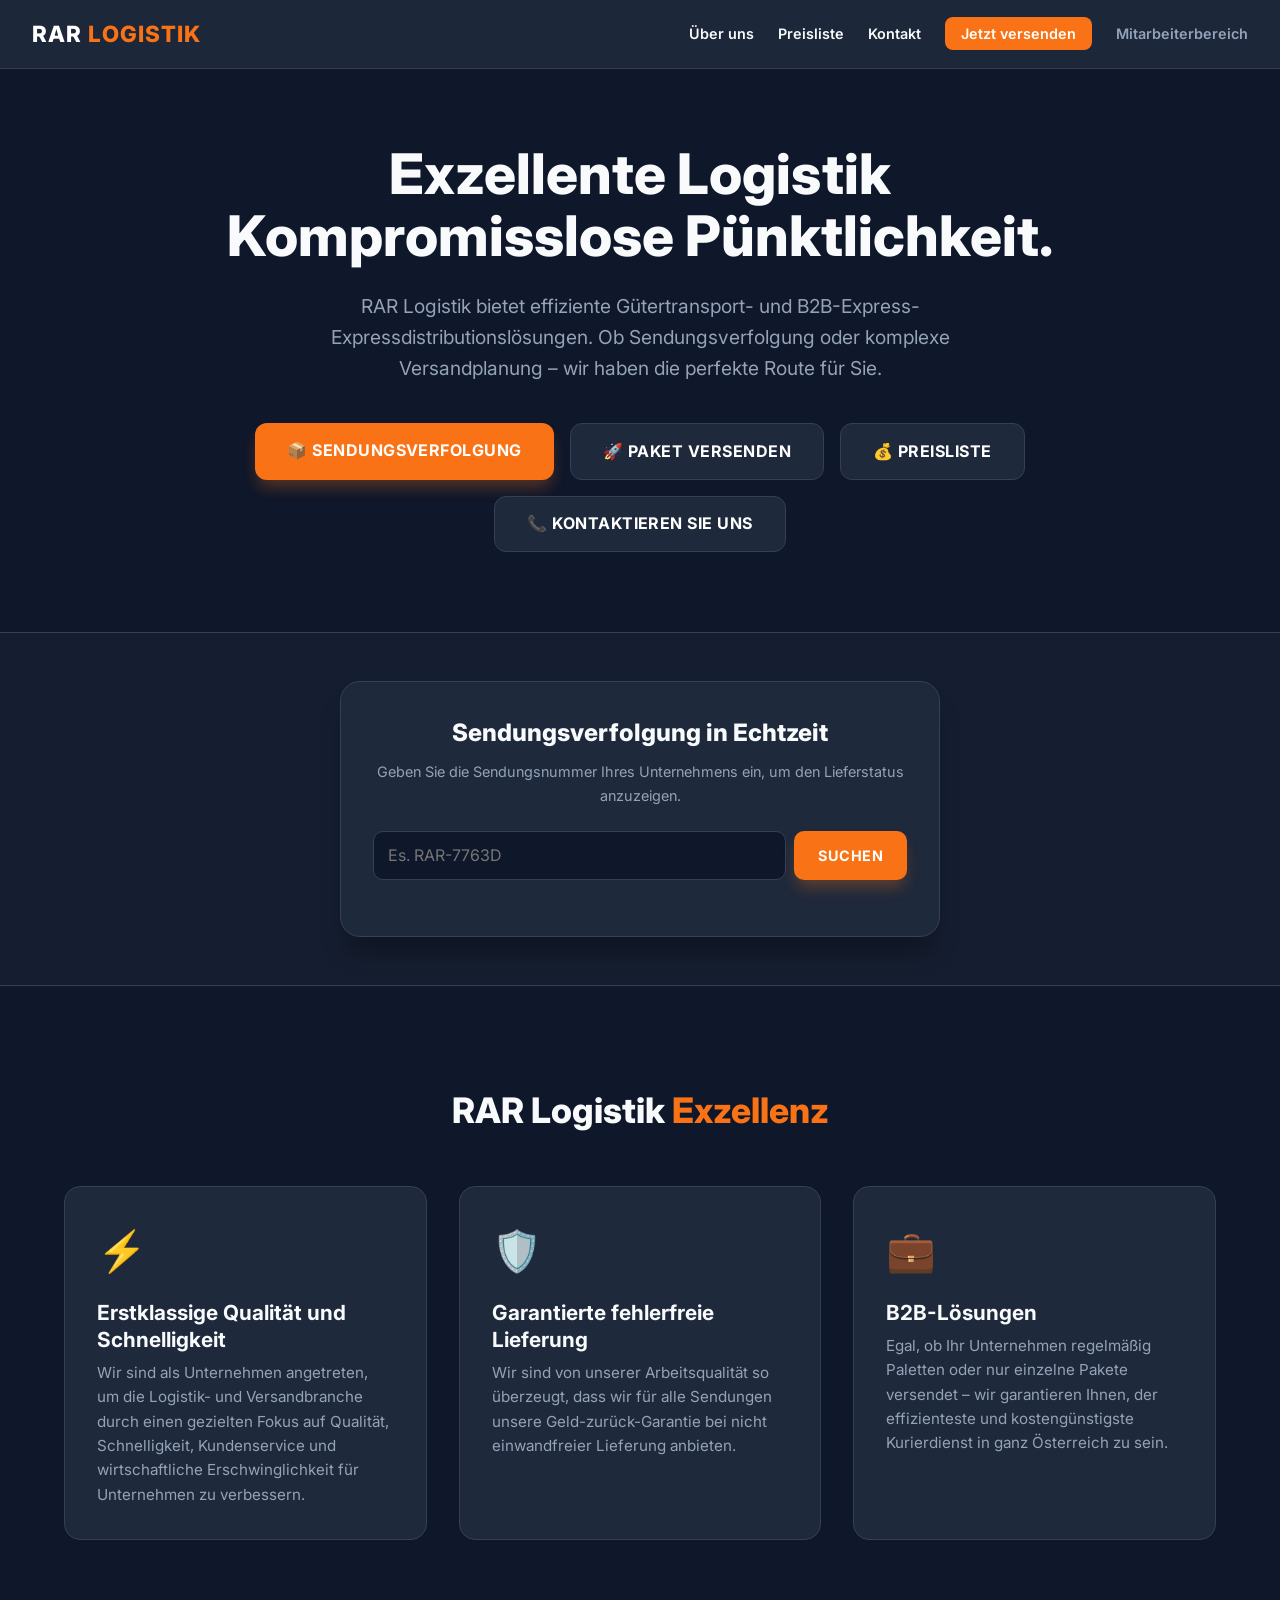
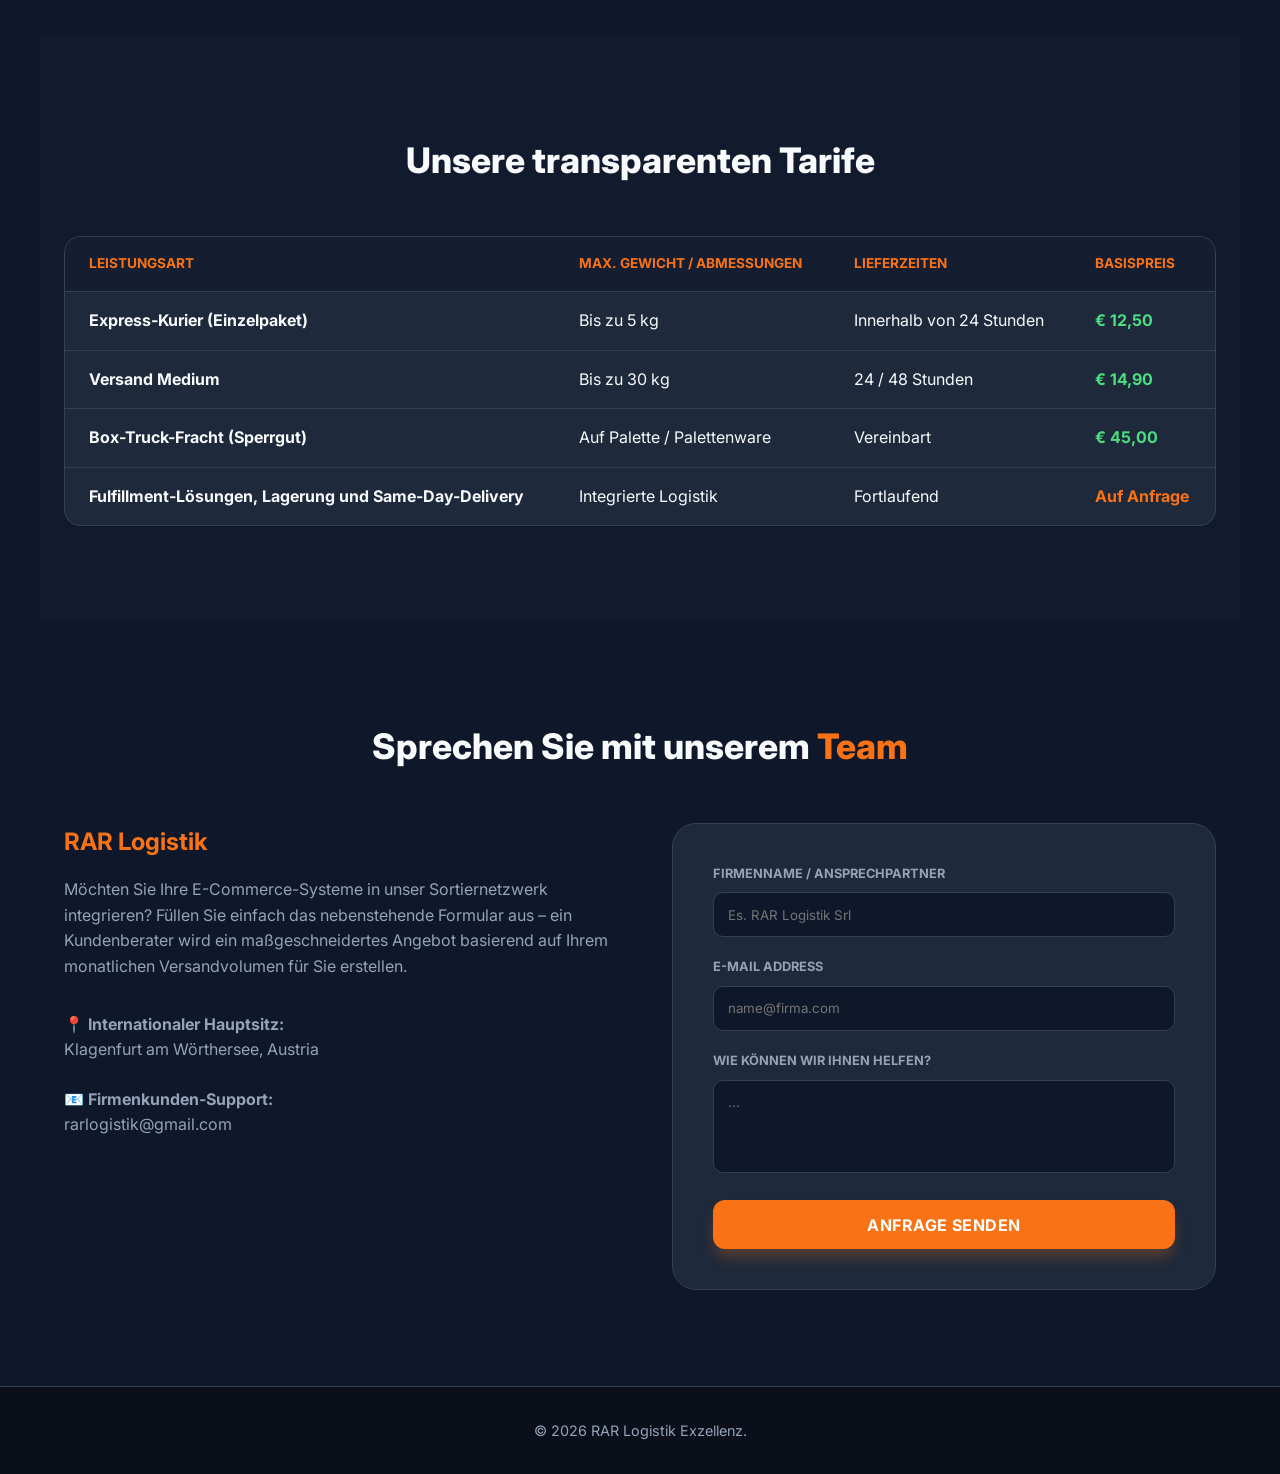
==== commit 0ae9af86: "Update index.html" ====
--- a/index.html
+++ b/index.html
@@ -1,6 +1,7 @@
 <!DOCTYPE html>
-<html lang="it">
+<html lang="de">
 <head>
+    <link rel="manifest" href="manifest.json">
     <meta charset="UTF-8">
     <meta name="viewport" content="width=device-width, initial-scale=1.0">
     <title>RAR Logistik Exzellenz – Qualitätstransporte und Logistik</title>
@@ -26,22 +27,25 @@
             font-family: 'Inter', sans-serif; 
             line-height: 1.6;
             scroll-behavior: smooth;
+            /* Permette di spezzare le parole lunghissime tedesche se non c'è spazio */
+            overflow-x: hidden; 
         }
 
         /* NAVBAR RIGIDA RESPONSIVE */
         .navbar {
-            background: rgba(30, 41, 59, 0.9);
+            background: rgba(30, 41, 59, 0.95);
             backdrop-filter: blur(12px);
             border-bottom: 1px solid var(--border-color);
             position: fixed;
             top: 0; width: 100%; z-index: 1000;
             display: flex; justify-content: space-between; align-items: center;
             padding: 1rem 2rem;
-        }
-        .logo { font-weight: 800; font-size: 1.4rem; color: white; text-decoration: none; text-transform: uppercase; letter-spacing: 0.05em; }
+            transition: all 0.3s ease;
+        }
+        .logo { font-weight: 800; font-size: 1.4rem; color: white; text-decoration: none; text-transform: uppercase; letter-spacing: 0.05em; flex-shrink: 0; }
         .logo span { color: var(--orange-rar); }
         
-        .nav-links { display: flex; gap: 1.5rem; list-style: none; align-items: center; }
+        .nav-links { display: flex; gap: 1.5rem; list-style: none; align-items: center; flex-wrap: wrap; }
         .nav-links a { color: var(--text-light); text-decoration: none; font-weight: 600; font-size: 0.9rem; transition: color 0.2s; }
         .nav-links a:hover { color: var(--orange-rar); }
         
@@ -58,9 +62,13 @@
             max-width: 900px;
             margin: 0 auto;
         }
-        .hero h1 { font-size: 3.5rem; font-weight: 800; line-height: 1.1; margin-bottom: 1.5rem; }
+        .hero h1 { 
+            font-size: clamp(2.2rem, 5vw, 3.5rem); /* Dimensione del font fluida */
+            font-weight: 800; line-height: 1.1; margin-bottom: 1.5rem; 
+            word-wrap: break-word; /* Salva il layout dalle parole lunghe */
+        }
         .hero h1 span { color: var(--orange-rar); }
-        .hero p { color: var(--text-muted); font-size: 1.2rem; margin-bottom: 2.5rem; max-width: 700px; margin-left: auto; margin-right: auto; }
+        .hero p { color: var(--text-muted); font-size: clamp(1rem, 3vw, 1.2rem); margin-bottom: 2.5rem; max-width: 700px; margin-left: auto; margin-right: auto; }
         
         .hero-buttons { display: flex; gap: 1rem; justify-content: center; flex-wrap: wrap; }
         
@@ -68,6 +76,7 @@
             padding: 0.9rem 2rem; border-radius: 12px; font-size: 1rem; font-weight: 700; 
             font-family: inherit; cursor: pointer; border: none; text-decoration: none;
             transition: all 0.2s ease; text-transform: uppercase; letter-spacing: 0.03em;
+            text-align: center;
         }
         .btn-primary { background: var(--orange-rar); color: white; box-shadow: 0 10px 15px -3px rgba(249, 115, 22, 0.3); }
         .btn-primary:hover { background: var(--orange-hover); transform: translateY(-2px); }
@@ -76,41 +85,47 @@
         .btn-secondary:hover { border-color: var(--orange-rar); background: rgba(249,115,22,0.05); transform: translateY(-2px); }
 
         /* SEZIONE LIVE ACTION: TRACKING VELOCE */
-        .quick-track-section { padding: 3rem 1rem; background: rgba(30, 41, 59, 0.4); border-y: 1px solid var(--border-color); }
+        .quick-track-section { padding: 3rem 1rem; background: rgba(30, 41, 59, 0.4); border-top: 1px solid var(--border-color); border-bottom: 1px solid var(--border-color); }
         .track-card { 
             background: var(--bg-card); border: 1px solid var(--border-color); 
             max-width: 600px; margin: 0 auto; padding: 2rem; border-radius: 20px; 
             text-align: center; box-shadow: 0 20px 25px -5px rgba(0,0,0,0.3);
         }
-        .track-input-group { display: flex; gap: 0.5rem; margin-top: 1rem; }
+        .track-input-group { display: flex; gap: 0.5rem; margin-top: 1rem; flex-wrap: wrap; }
         .track-input { 
-            flex: 1; background: var(--bg-dark); border: 1px solid var(--border-color); 
+            flex: 1; min-width: 200px; background: var(--bg-dark); border: 1px solid var(--border-color); 
             padding: 0.85rem; border-radius: 10px; color: white; font-family: inherit; font-size: 1rem; 
         }
         .track-input:focus { border-color: var(--orange-rar); outline: none; }
+        #btn-search-track { padding: 0.85rem 1.5rem; font-size: 0.9rem; border-radius: 10px; flex-shrink: 0; }
 
         /* SEZIONE CHI SIAMO / VALORI */
-        .section-padding { padding: 6rem 2rem; max-width: 1200px; margin: 0 auto; }
-        .section-title { text-align: center; font-size: 2.2rem; font-weight: 800; margin-bottom: 3rem; }
+        .section-padding { padding: 6rem 1.5rem; max-width: 1200px; margin: 0 auto; }
+        .section-title { text-align: center; font-size: clamp(1.8rem, 4vw, 2.2rem); font-weight: 800; margin-bottom: 3rem; }
         .section-title span { color: var(--orange-rar); }
         
-        .grid-3 { display: grid; grid-template-columns: repeat(auto-fit, minmax(300px, 1fr)); gap: 2rem; }
+        .grid-3 { display: grid; grid-template-columns: repeat(auto-fit, minmax(280px, 1fr)); gap: 2rem; }
         .valore-card { background: var(--bg-card); border: 1px solid var(--border-color); padding: 2rem; border-radius: 16px; transition: transform 0.2s; }
         .valore-card:hover { transform: translateY(-5px); border-color: var(--orange-rar); }
         .valore-icon { font-size: 2.5rem; margin-bottom: 1rem; }
-        .valore-card h3 { font-size: 1.3rem; margin-bottom: 0.5rem; }
+        .valore-card h3 { font-size: 1.3rem; margin-bottom: 0.5rem; line-height: 1.3; }
         .valore-card p { color: var(--text-muted); font-size: 0.95rem; }
 
         /* SEZIONE LISTINO PREZZI */
-        .price-table-container { background: var(--bg-card); border: 1px solid var(--border-color); border-radius: 16px; overflow: hidden; }
-        .price-table { width: 100%; border-collapse: collapse; text-align: left; }
+        .price-table-container { 
+            background: var(--bg-card); border: 1px solid var(--border-color); 
+            border-radius: 16px; 
+            overflow-x: auto; /* Questo salva la tabella su mobile! */
+            -webkit-overflow-scrolling: touch;
+        }
+        .price-table { width: 100%; min-width: 650px; border-collapse: collapse; text-align: left; }
         .price-table th, .price-table td { padding: 1rem 1.5rem; border-bottom: 1px solid var(--border-color); }
         .price-table th { background: rgba(15, 23, 42, 0.6); color: var(--orange-rar); font-weight: 700; text-transform: uppercase; font-size: 0.85rem; }
         .price-table tr:last-child td { border-bottom: none; }
         .price-table tr:hover td { background: rgba(255,255,255,0.02); }
 
         /* SEZIONE CONTATTI FORM */
-        .contact-layout { display: grid; grid-template-columns: 1fr 1fr; gap: 4rem; }
+        .contact-layout { display: grid; grid-template-columns: repeat(auto-fit, minmax(300px, 1fr)); gap: 4rem; }
         .contact-info h3 { font-size: 1.5rem; margin-bottom: 1rem; color: var(--orange-rar); }
         .contact-info p { color: var(--text-muted); margin-bottom: 1.5rem; }
         .contact-form-card { background: var(--bg-card); border: 1px solid var(--border-color); padding: 2.5rem; border-radius: 24px; }
@@ -121,15 +136,17 @@
         
         footer { background: #0b0f19; border-top: 1px solid var(--border-color); padding: 2rem; text-align: center; color: var(--text-muted); font-size: 0.9rem; }
 
-        /* ADATTAMENTO RESPONSIVE PER SMARTPHONE (CSS COMPATIBILITY MOBILE) */
-        @media (max-width: 768px) {
-            .navbar { padding: 1rem; }
-            .nav-links { display: none; } /* Su mobile nascondiamo i link estesi per semplicità o futuri hamburger menu */
-            .hero { padding-top: 7rem; }
-            .hero h1 { font-size: 2.2rem; }
-            .hero p { font-size: 1rem; }
-            .contact-layout { grid-template-columns: 1fr; gap: 2.5rem; }
-            .price-table th, .price-table td { padding: 0.75rem 0.5rem; font-size: 0.85rem; }
+        /* ADATTAMENTO RESPONSIVE PER SMARTPHONE */
+        @media (max-width: 850px) {
+            .navbar { flex-direction: column; gap: 1rem; padding: 1rem; }
+            .nav-links { justify-content: center; gap: 1rem; }
+            .nav-links a { font-size: 0.85rem; }
+            .hero { padding-top: 10rem; } /* Spazio extra per la navbar più alta */
+            .hero-buttons { flex-direction: column; width: 100%; }
+            .btn-main { width: 100%; box-sizing: border-box; }
+            .contact-layout { gap: 2rem; }
+            .contact-form-card { padding: 1.5rem; }
+            #btn-search-track { width: 100%; }
         }
     </style>
 </head>
@@ -138,12 +155,13 @@
     <!-- NAVBAR -->
     <nav class="navbar">
         <a href="#" class="logo">RAR <span>Logistik</span></a>
+        <!-- Su mobile ora i link si adattano a griglia senza scomparire! -->
         <ul class="nav-links">
             <li><a href="#chi-siamo">Über uns</a></li>
             <li><a href="#listino">Preisliste</a></li>
             <li><a href="#contatti">Kontakt</a></li>
             <li><a href="portale-clienti.html" class="btn-nav-action">Jetzt versenden</a></li>
-            <li><a href="login.html">Mitarbeiterbereich</a></li>
+            <li><a href="login.html" style="color: var(--text-muted);">Mitarbeiterbereich</a></li>
         </ul>
     </nav>
 
@@ -162,11 +180,11 @@
     <!-- SEZIONE TRACCIA PACCO VELOCE -->
     <section id="traccia" class="quick-track-section">
         <div class="track-card">
-            <h2 style="font-weight: 800; font-size: 1.5rem; margin-bottom: 0.5rem;">Sendungsverfolgung in Echtzeit</h2>
+            <h2 style="font-weight: 800; font-size: clamp(1.2rem, 3vw, 1.5rem); margin-bottom: 0.5rem;">Sendungsverfolgung in Echtzeit</h2>
             <p style="color: var(--text-muted); font-size: 0.9rem; margin-bottom: 1.5rem;">Geben Sie die Sendungsnummer Ihres Unternehmens ein, um den Lieferstatus anzuzeigen.</p>
             <div class="track-input-group">
                 <input type="text" id="trackingCodeInput" class="track-input" placeholder="Es. RAR-7763D">
-                <button onclick="avviaRicercaTrackingRapido()" class="btn-main btn-primary" style="padding: 0.85rem 1.5rem; font-size: 0.9rem; border-radius: 10px;">Suchen</button>
+                <button id="btn-search-track" onclick="avviaRicercaTrackingRapido()" class="btn-main btn-primary">Suchen</button>
             </div>
             <div id="trackingResultArea" style="margin-top:1.5rem; text-align:left; font-size:0.9rem;" class="hidden"></div>
         </div>
@@ -197,6 +215,7 @@
     <!-- SEZIONE LISTINO PREZZI -->
     <section id="listino" class="section-padding" style="background: rgba(30, 41, 59, 0.2);">
         <h2 class="section-title">Unsere transparenten Tarife</h2>
+        <!-- Il container della tabella gestisce lo scroll laterale su mobile -->
         <div class="price-table-container">
             <table class="price-table">
                 <thead>
@@ -272,7 +291,7 @@
         <p>&copy; 2026 RAR Logistik Exzellenz.</p>
     </footer>
 
-    <!-- LOGICA FRONT END INTERATTIVA (Niente back-end noioso!) -->
+    <!-- LOGICA FRONT END INTERATTIVA -->
     <script>
         function avviaRicercaTrackingRapido() {
             const codice = document.getElementById('trackingCodeInput').value.trim();
@@ -283,7 +302,6 @@
                 return;
             }
 
-            // Simulazione di risposta interattiva pulita senza caricamenti pesanti
             resultBox.classList.remove('hidden');
             resultBox.innerHTML = `
                 <div style="background: #0f172a; padding: 1rem; border-radius: 10px; border-left: 4px solid var(--orange-rar);">
